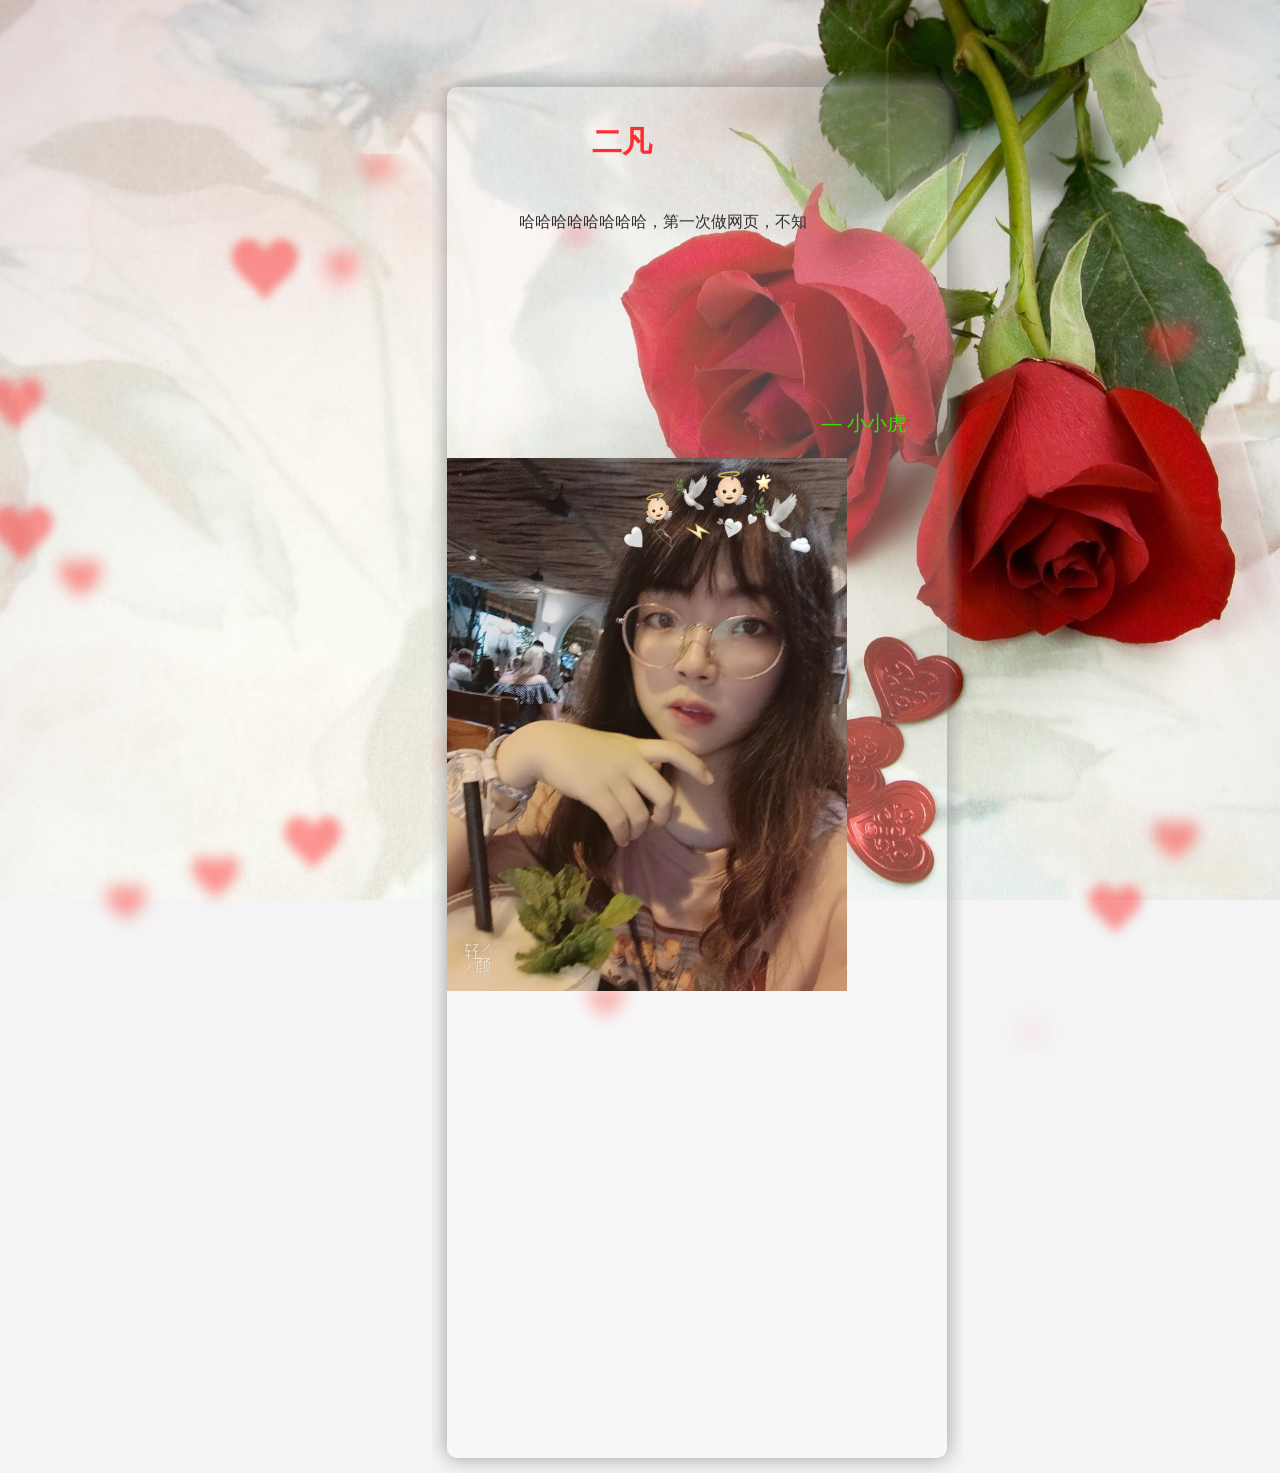
==== index.html @ 8557f324 "qqq" ====
﻿
<!doctype html>
<html>
<head>
<meta charset="utf-8">
<title>二凡永远陪着你 - 小小虎</title>

<style>
body{
  overflow: hidden;
  margin: 0;
}
h1{
  position: fixed;
  top: 50%;
  left: 0;
  width: 100%;
  text-align: center;
  transform:translateY(-50%);
  font-family: 'Love Ya Like A Sister', cursive;
  font-size: 40px;
  color: #c70012;
  padding: 0 20px;
}
@media (min-width:1200px){
  h1{
    font-size: 60px;
  }
}
</style>

<link href="css/style.css" rel="stylesheet" type="text/css">
<script src="https://libs.baidu.com/jquery/1.11.3/jquery.min.js"></script>
<style>
* {
	margin:0;
	padding:0
}
li {
	list-style:none
}
#banner {
	width:1000px;
	height:1000px;
	overflow:hidden
}
#banner ul {
	height:100%;
}
#banner ul li {
	width:1000px;
	height:100%;
	float:center
}
#banner ul li img {
	width:100%
	height:100%;
}
.pic {
width:400px;

}
</style>
</head>
<body>
<embed width='0px;' src="./music/music.mp3"  loop="true" autostart="true">
<img id="bg" src="./images/bg.jpg">


<canvas></canvas>
<div class="mb-box">
<div class="bb">
<h2>二凡</h2>
<div class="bb_text">
<div id="code">哈哈哈哈哈哈哈哈，第一次做网页，不知道自己做的不好，以后要一起好好学习哈，一起快乐，一起开心，一起闯关，一起战胜困难，和你有说不完的话，道不完的里，我好喜欢你，哈哈哈哈哈哈哈哈哈哈</div></div>
<p class="bb_myname">— 小小虎<br/>
</p>

<div id="banner">
    <ul>
        <li><a href="#"><img class="pic" src="./images/1.jpg" alt=""></a></li>
        <li><a href="#"><img class="pic" src="./images/2.jpg" alt=""></a></li>
        <li><a href="#"><img class="pic" src="./images/3.jpg" alt=""></a></li>
    </ul>
</div>
</div></div>
<script>

Element.prototype.typewriter=function(a){
			var d = this,
				c = d.innerHTML,
				b = 0;
			d.innerHTML="";
			var e = setInterval(function() {
				var f = c.substr(b, 1);
				if (f == "<") {
					b = c.indexOf(">", b) + 1
				} else {
					b++
				}
				d.innerHTML=c.substring(0, b) + (b & 1 ? "_" : "");
				if (b >= c.length) {
					clearInterval(e)
				}
			}, 150)
		return this
	
	}
document.getElementById("code").typewriter();
</script>

<script>
var canvas = document.querySelector("canvas"),
  ctx = canvas.getContext("2d");

var ww,wh;

function onResize(){
  ww = canvas.width = window.innerWidth;
  wh = canvas.height = window.innerHeight;
}

ctx.strokeStyle = "red";
ctx.shadowBlur = 25;
ctx.shadowColor = "hsla(0, 100%, 60%,0.5)";

var precision = 100;
var hearts = [];
var mouseMoved = false;
function onMove(e){
  mouseMoved = true;
  if(e.type === "touchmove"){
    hearts.push(new Heart(e.touches[0].clientX, e.touches[0].clientY));
    hearts.push(new Heart(e.touches[0].clientX, e.touches[0].clientY));
  }
  else{
    hearts.push(new Heart(e.clientX, e.clientY));
    hearts.push(new Heart(e.clientX, e.clientY));
  }
}

var Heart = function(x,y){
  this.x = x || Math.random()*ww;
  this.y = y || Math.random()*wh;
  this.size = Math.random()*2 + 1;
  this.shadowBlur = Math.random() * 10;
  this.speedX = (Math.random()+0.2-0.6) * 8;
  this.speedY = (Math.random()+0.2-0.6) * 8;
  this.speedSize = Math.random()*0.05 + 0.01;
  this.opacity = 1;
  this.vertices = [];
  for (var i = 0; i < precision; i++) {
    var step = (i / precision - 0.5) * (Math.PI * 2);
    var vector = {
      x : (15 * Math.pow(Math.sin(step), 3)),
      y : -(13 * Math.cos(step) - 5 * Math.cos(2 * step) - 2 * Math.cos(3 * step) - Math.cos(4 * step)) 
    }
    this.vertices.push(vector);
  }
}

Heart.prototype.draw = function(){
  this.size -= this.speedSize;
  this.x += this.speedX;
  this.y += this.speedY;
  ctx.save();
  ctx.translate(-1000,this.y);
  ctx.scale(this.size, this.size);
  ctx.beginPath();
  for (var i = 0; i < precision; i++) {
    var vector = this.vertices[i];
    ctx.lineTo(vector.x, vector.y);
  }
  ctx.globalAlpha = this.size;
  ctx.shadowBlur = Math.round((3 - this.size) * 10);
  ctx.shadowColor = "hsla(0, 100%, 60%,0.5)";
  ctx.shadowOffsetX = this.x + 1000;
  ctx.globalCompositeOperation = "screen"
  ctx.closePath();
  ctx.fill()
  ctx.restore();
};


function render(a){
  requestAnimationFrame(render);
  
  hearts.push(new Heart())
  ctx.clearRect(0,0,ww,wh);
  for (var i = 0; i < hearts.length; i++) {
    hearts[i].draw();
    if(hearts[i].size <= 0){
      hearts.splice(i,1);
      i--;
    }
  }
}



onResize();
window.addEventListener("mousemove", onMove);
window.addEventListener("touchmove", onMove);
window.addEventListener("resize", onResize);
requestAnimationFrame(render);
</script>
<script>
var $bannerUl=$('#banner ul'),$bannerLi=$('#banner ul li');
    //动态获取ul的宽度
    $bannerUl.css('width',$bannerLi.width()*$bannerLi.length);
    setInterval(function(){
        $bannerUl.animate({
            'marginLeft':-$bannerLi.width()
        },500,function(){
            $(this).animate({'marginLeft':0},0)
                .find('li').eq(0).appendTo($(this));
            //把每次移动后的第一个li放到ul的最后面
            /*
            * 由于把第一个li放到ul的最后面，就会把第二个li挤到第一个li的位置，但是我们又需要显示第二个li，
            * 所以需要移动回原点，但是这个移动过程不能被看到，所以执行时间是0
            */
        });
    },3000);
</script>
</body>
</html>
---- css/style.css ----
﻿@charset "utf-8";
body{background-color: #f4f4f4; margin: 0; font-family:'微软雅黑','宋体',sans-serif; overflow:hidden;}
#bg{
        width:100%;
        position: fixed; right: 0; bottom: 0;
        min-width: 100%; min-height: 100%;
        height: 100%;
        z-index: -100;
        background-size: cover;
    }
.mb-box{width: 500px; height: auto; padding:15px; position: absolute; top: 8%; left: 50%; margin-left: -208px; z-index: 2; overflow: hidden;}
.bb{margin: 0 ; width: 500px; max-height: 10000px; border-radius: 10px; box-shadow: 0px 0px 20px #999; overflow: hidden; background: url(../images/alpha-bg.png);}
.bb h2{margin: 15px  0px; padding: 20px 0px 10px; width: 350px; font-size:30px; text-align: center; color: #FE2E2E; white-space: nowrap; text-overflow: ellipsis; overflow: hidden;}
.bb_text{height: auto; min-height: 180px; max-height: 300px; padding:20px 40px; text-indent:2em; line-height:28px; font-size: 16px; color:#303030; overflow: auto;}
.bb_myname{text-align: right; padding: 0px 40px 20px; font-size:20px; line-height: 30px; color: #3ADF00;}
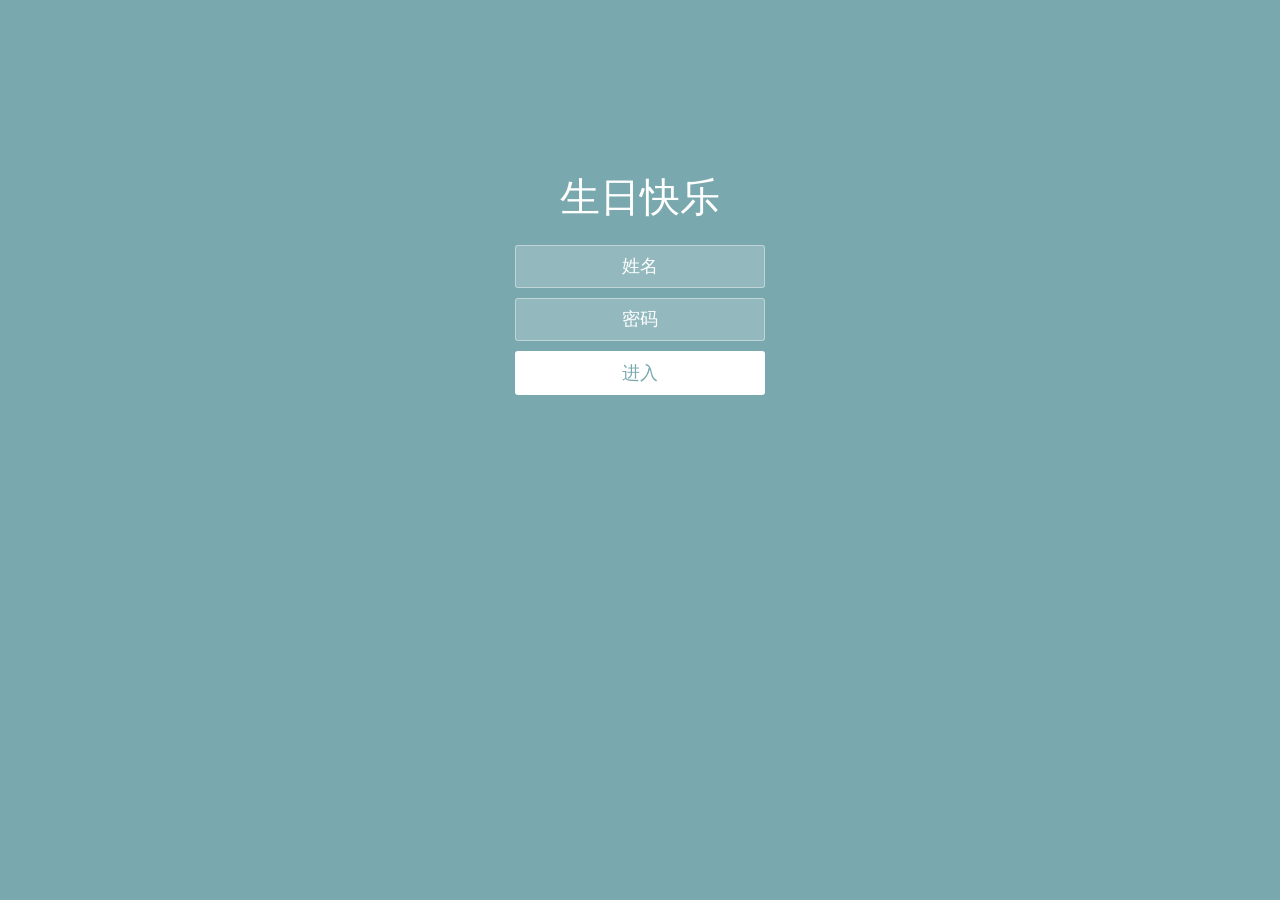
==== commit c1bbbe13: "111 1111" ====
--- a/index.html
+++ b/index.html
@@ -1,226 +1,31 @@
-﻿
 <!doctype html>
-<html>
+<html lang="zh">
 <head>
-<meta charset="utf-8">
-<title>二凡永远陪着你 - 小小虎</title>
+<meta charset="UTF-8">
+<meta http-equiv="X-UA-Compatible" content="IE=edge,chrome=1"> 
+<meta name="viewport" content="width=device-width, initial-scale=1.0">
+<title>Happy Birthday</title>
+<link rel="stylesheet" type="text/css" href="css/styles.css">
+</head>
 
 <style>
-body{
-  overflow: hidden;
-  margin: 0;
+.iframepage{  
+-webkit-overflow-scrolling:touch;
+overflow-x:scroll; 
+overflow-y:hidden;
 }
-h1{
-  position: fixed;
-  top: 50%;
-  left: 0;
-  width: 100%;
-  text-align: center;
-  transform:translateY(-50%);
-  font-family: 'Love Ya Like A Sister', cursive;
-  font-size: 40px;
-  color: #c70012;
-  padding: 0 20px;
+::-webkit-scrollbar {
+width: 0px;
 }
-@media (min-width:1200px){
-  h1{
-    font-size: 60px;
-  }
-}
-</style>
-
-<link href="css/style.css" rel="stylesheet" type="text/css">
-<script src="https://libs.baidu.com/jquery/1.11.3/jquery.min.js"></script>
-<style>
-* {
-	margin:0;
-	padding:0
-}
-li {
-	list-style:none
-}
-#banner {
-	width:1000px;
-	height:1000px;
-	overflow:hidden
-}
-#banner ul {
-	height:100%;
-}
-#banner ul li {
-	width:1000px;
-	height:100%;
-	float:center
-}
-#banner ul li img {
-	width:100%
-	height:100%;
-}
-.pic {
-width:400px;
-
-}
-</style>
-</head>
-<body>
-<embed width='0px;' src="./music/music.mp3"  loop="true" autostart="true">
-<img id="bg" src="./images/bg.jpg">
-
-
-<canvas></canvas>
-<div class="mb-box">
-<div class="bb">
-<h2>二凡</h2>
-<div class="bb_text">
-<div id="code">哈哈哈哈哈哈哈哈，第一次做网页，不知道自己做的不好，以后要一起好好学习哈，一起快乐，一起开心，一起闯关，一起战胜困难，和你有说不完的话，道不完的里，我好喜欢你，哈哈哈哈哈哈哈哈哈哈</div></div>
-<p class="bb_myname">— 小小虎<br/>
-</p>
-
-<div id="banner">
-    <ul>
-        <li><a href="#"><img class="pic" src="./images/1.jpg" alt=""></a></li>
-        <li><a href="#"><img class="pic" src="./images/2.jpg" alt=""></a></li>
-        <li><a href="#"><img class="pic" src="./images/3.jpg" alt=""></a></li>
-    </ul>
-</div>
-</div></div>
-<script>
-
-Element.prototype.typewriter=function(a){
-			var d = this,
-				c = d.innerHTML,
-				b = 0;
-			d.innerHTML="";
-			var e = setInterval(function() {
-				var f = c.substr(b, 1);
-				if (f == "<") {
-					b = c.indexOf(">", b) + 1
-				} else {
-					b++
-				}
-				d.innerHTML=c.substring(0, b) + (b & 1 ? "_" : "");
-				if (b >= c.length) {
-					clearInterval(e)
-				}
-			}, 150)
-		return this
-	
-	}
-document.getElementById("code").typewriter();
-</script>
-
-<script>
-var canvas = document.querySelector("canvas"),
-  ctx = canvas.getContext("2d");
-
-var ww,wh;
-
-function onResize(){
-  ww = canvas.width = window.innerWidth;
-  wh = canvas.height = window.innerHeight;
+/*局部滚动的dom节点*/
+.scroll-el{
+ overflow:auto;
 }
 
-ctx.strokeStyle = "red";
-ctx.shadowBlur = 25;
-ctx.shadowColor = "hsla(0, 100%, 60%,0.5)";
-
-var precision = 100;
-var hearts = [];
-var mouseMoved = false;
-function onMove(e){
-  mouseMoved = true;
-  if(e.type === "touchmove"){
-    hearts.push(new Heart(e.touches[0].clientX, e.touches[0].clientY));
-    hearts.push(new Heart(e.touches[0].clientX, e.touches[0].clientY));
-  }
-  else{
-    hearts.push(new Heart(e.clientX, e.clientY));
-    hearts.push(new Heart(e.clientX, e.clientY));
-  }
-}
-
-var Heart = function(x,y){
-  this.x = x || Math.random()*ww;
-  this.y = y || Math.random()*wh;
-  this.size = Math.random()*2 + 1;
-  this.shadowBlur = Math.random() * 10;
-  this.speedX = (Math.random()+0.2-0.6) * 8;
-  this.speedY = (Math.random()+0.2-0.6) * 8;
-  this.speedSize = Math.random()*0.05 + 0.01;
-  this.opacity = 1;
-  this.vertices = [];
-  for (var i = 0; i < precision; i++) {
-    var step = (i / precision - 0.5) * (Math.PI * 2);
-    var vector = {
-      x : (15 * Math.pow(Math.sin(step), 3)),
-      y : -(13 * Math.cos(step) - 5 * Math.cos(2 * step) - 2 * Math.cos(3 * step) - Math.cos(4 * step)) 
-    }
-    this.vertices.push(vector);
-  }
-}
-
-Heart.prototype.draw = function(){
-  this.size -= this.speedSize;
-  this.x += this.speedX;
-  this.y += this.speedY;
-  ctx.save();
-  ctx.translate(-1000,this.y);
-  ctx.scale(this.size, this.size);
-  ctx.beginPath();
-  for (var i = 0; i < precision; i++) {
-    var vector = this.vertices[i];
-    ctx.lineTo(vector.x, vector.y);
-  }
-  ctx.globalAlpha = this.size;
-  ctx.shadowBlur = Math.round((3 - this.size) * 10);
-  ctx.shadowColor = "hsla(0, 100%, 60%,0.5)";
-  ctx.shadowOffsetX = this.x + 1000;
-  ctx.globalCompositeOperation = "screen"
-  ctx.closePath();
-  ctx.fill()
-  ctx.restore();
-};
-
-
-function render(a){
-  requestAnimationFrame(render);
-  
-  hearts.push(new Heart())
-  ctx.clearRect(0,0,ww,wh);
-  for (var i = 0; i < hearts.length; i++) {
-    hearts[i].draw();
-    if(hearts[i].size <= 0){
-      hearts.splice(i,1);
-      i--;
-    }
-  }
-}
-
-
-
-onResize();
-window.addEventListener("mousemove", onMove);
-window.addEventListener("touchmove", onMove);
-window.addEventListener("resize", onResize);
-requestAnimationFrame(render);
-</script>
-<script>
-var $bannerUl=$('#banner ul'),$bannerLi=$('#banner ul li');
-    //动态获取ul的宽度
-    $bannerUl.css('width',$bannerLi.width()*$bannerLi.length);
-    setInterval(function(){
-        $bannerUl.animate({
-            'marginLeft':-$bannerLi.width()
-        },500,function(){
-            $(this).animate({'marginLeft':0},0)
-                .find('li').eq(0).appendTo($(this));
-            //把每次移动后的第一个li放到ul的最后面
-            /*
-            * 由于把第一个li放到ul的最后面，就会把第二个li挤到第一个li的位置，但是我们又需要显示第二个li，
-            * 所以需要移动回原点，但是这个移动过程不能被看到，所以执行时间是0
-            */
-        });
-    },3000);
-</script>
+</style>
+<body>
+<iframe src="./html/login.html" id="iframepage" scrolling="no" onload="changeFrameHeight()" frameborder="0" style="width:100%" marginwidth="0" marginheight="0"></iframe>
+<script src="js/jquery-2.1.1.min.js" type="text/javascript"></script>
+<script src="js/jquery-1.8.4.min.js" type="text/javascript"></script>
 </body>
-</html>
+</html>
--- a/css/styles.css
+++ b/css/styles.css
@@ -0,0 +1,236 @@
+
+* {
+  box-sizing: border-box;
+  margin: 0;
+  padding: 0;
+  font-weight: 300;
+}
+body {
+  font-family:"Microsoft YaHei";
+  color: white;
+  font-weight: 300;
+}
+body ::-webkit-input-placeholder {
+  /* WebKit browsers */
+  font-family:"Microsoft YaHei";
+  color: white;
+  font-weight: 300;
+}
+body :-moz-placeholder {
+  /* Mozilla Firefox 4 to 18 */
+  font-family:"Microsoft YaHei";
+  color: white;
+  opacity: 1;
+  font-weight: 300;
+}
+body ::-moz-placeholder {
+  /* Mozilla Firefox 19+ */
+  font-family:"Microsoft YaHei";
+  color: white;
+  opacity: 1;
+  font-weight: 300;
+}
+body :-ms-input-placeholder {
+  /* Internet Explorer 10+ */
+  font-family:"Microsoft YaHei";
+  color: white;
+  font-weight: 300;
+}
+.wrapper {
+  background: #79a8ae;
+  background: -webkit-linear-gradient(top left, #79a8ae 0%, #79a8ae 100%);
+  background: linear-gradient(to bottom right, #79a8ae 0%, #79a8ae 100%);
+  background-color:rgba(255,255,255,0.9);
+  position: absolute;
+  top:0;
+  left: 0;
+  width: 100%;
+  height: 100%;
+  overflow: hidden;
+
+}
+
+.wrapper.form-success .container h1 {
+  -webkit-transform: translateY(85px);
+      -ms-transform: translateY(85px);
+          transform: translateY(85px);
+}
+.container {
+  max-width: 600px;
+  margin: 0 auto;
+  margin-top: 7%;
+  padding: 80px 0;
+  height: 400px;
+  text-align: center;
+}
+.container h1 {
+  font-size: 40px;
+  -webkit-transition-duration: 1s;
+          transition-duration: 1s;
+  -webkit-transition-timing-function: ease-in-put;
+          transition-timing-function: ease-in-put;
+  font-weight: 200;
+}
+form {
+  padding: 20px 0;
+  position: relative;
+  z-index: 2;
+}
+form input {
+  -webkit-appearance: none;
+     -moz-appearance: none;
+          appearance: none;
+  outline: 0;
+  border: 1px solid rgba(255, 255, 255, 0.4);
+  background-color: rgba(255, 255, 255, 0.2);
+  width: 250px;
+  border-radius: 3px;
+  padding: 10px 15px;
+  margin: 0 auto 10px auto;
+  display: block;
+  text-align: center;
+  font-family: "Microsoft YaHei";
+  font-size: 18px;
+  color: white;
+  -webkit-transition-duration: 0.25s;
+          transition-duration: 0.25s;
+  font-weight: 300;
+}
+form input:hover {
+  background-color: rgba(255, 255, 255, 0.4);
+}
+form input:focus {
+  background-color: white;
+  width: 300px;
+  color: #79A8AE;
+}
+form button {
+  -webkit-appearance: none;
+     -moz-appearance: none;
+          appearance: none;
+  outline: 0;
+  background-color: white;
+  font-family: "Microsoft YaHei";
+  border: 0;
+  padding: 10px 15px;
+  color: #79A8AE;
+  border-radius: 3px;
+  width: 250px;
+  cursor: pointer;
+  font-size: 18px;
+  -webkit-transition-duration: 0.25s;
+          transition-duration: 0.25s;
+}
+form button:hover {
+  background-color: #f5f7f9;
+}
+.bg-bubbles {
+  position: absolute;
+  top: 0;
+  left: 0;
+  width: 100%;
+  height: 100%;
+  z-index: 1;
+}
+.bg-bubbles li {
+  position: absolute;
+  list-style: none;
+  display: block;
+  width: 40px;
+  height: 40px;
+  background-color: rgba(255, 255, 255, 0.15);
+  bottom: -160px;
+  -webkit-animation: square 30s infinite;
+  animation: square 30s infinite;
+  -webkit-transition-timing-function: linear;
+  transition-timing-function: linear;
+}
+.bg-bubbles li:nth-child(1) {
+  left: 10%;
+}
+.bg-bubbles li:nth-child(2) {
+  left: 20%;
+  width: 80px;
+  height: 80px;
+  -webkit-animation-delay: 2s;
+          animation-delay: 2s;
+  -webkit-animation-duration: 17s;
+          animation-duration: 17s;
+}
+.bg-bubbles li:nth-child(3) {
+  left: 25%;
+  -webkit-animation-delay: 4s;
+          animation-delay: 4s;
+}
+.bg-bubbles li:nth-child(4) {
+  left: 40%;
+  width: 60px;
+  height: 60px;
+  -webkit-animation-duration: 22s;
+          animation-duration: 22s;
+  background-color: rgba(255, 255, 255, 0.25);
+}
+.bg-bubbles li:nth-child(5) {
+  left: 70%;
+}
+.bg-bubbles li:nth-child(6) {
+  left: 80%;
+  width: 120px;
+  height: 120px;
+  -webkit-animation-delay: 3s;
+          animation-delay: 3s;
+  background-color: rgba(255, 255, 255, 0.2);
+}
+.bg-bubbles li:nth-child(7) {
+  left: 32%;
+  width: 160px;
+  height: 160px;
+  -webkit-animation-delay: 7s;
+          animation-delay: 7s;
+}
+.bg-bubbles li:nth-child(8) {
+  left: 55%;
+  width: 20px;
+  height: 20px;
+  -webkit-animation-delay: 15s;
+          animation-delay: 15s;
+  -webkit-animation-duration: 40s;
+          animation-duration: 40s;
+}
+.bg-bubbles li:nth-child(9) {
+  left: 25%;
+  width: 10px;
+  height: 10px;
+  -webkit-animation-delay: 2s;
+          animation-delay: 2s;
+  -webkit-animation-duration: 40s;
+          animation-duration: 40s;
+  background-color: rgba(255, 255, 255, 0.3);
+}
+.bg-bubbles li:nth-child(10) {
+  left: 90%;
+  width: 160px;
+  height: 160px;
+  -webkit-animation-delay: 11s;
+          animation-delay: 11s;
+}
+@-webkit-keyframes square {
+  0% {
+    -webkit-transform: translateY(0);
+            transform: translateY(0);
+  }
+  100% {
+    -webkit-transform: translateY(-900px) rotate(600deg);
+            transform: translateY(-900px) rotate(600deg);
+  }
+}
+@keyframes square {
+  0% {
+    -webkit-transform: translateY(0);
+            transform: translateY(0);
+  }
+  100% {
+    -webkit-transform: translateY(-900px) rotate(600deg);
+            transform: translateY(-900px) rotate(600deg);
+  }
+}
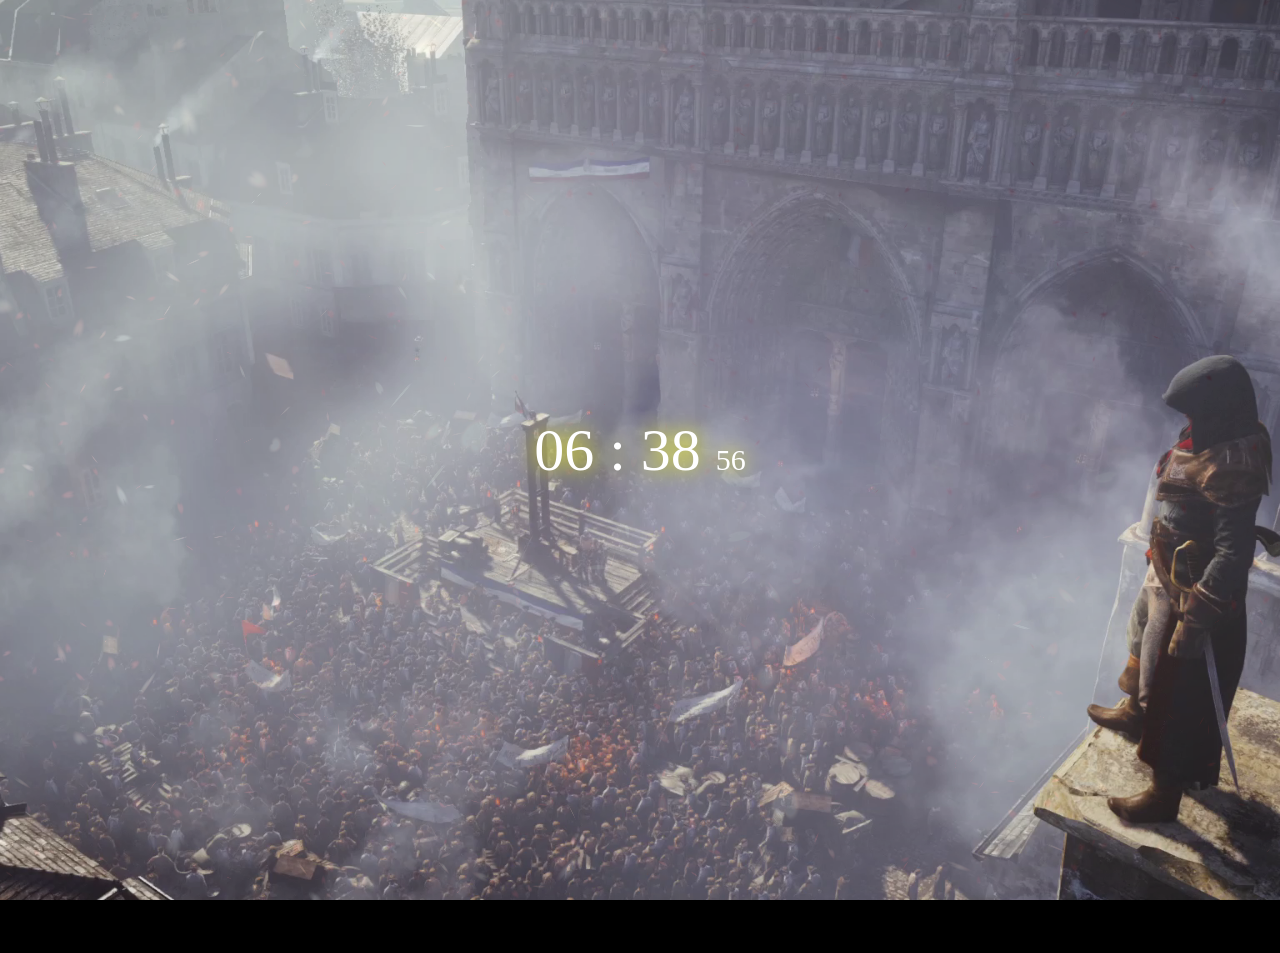
==== commit cca76597: "1111 1" ====
--- a/index.html
+++ b/index.html
@@ -1,31 +1,773 @@
-<!doctype html>
-<html lang="zh">
+<!DOCTYPE html PUBLIC "-//W3C//DTD XHTML 1.0 Transitional//EN" "http://www.w3.org/TR/xhtml1/DTD/xhtml1-transitional.dtd">
+<html xmlns="http://www.w3.org/1999/xhtml">
 <head>
-<meta charset="UTF-8">
-<meta http-equiv="X-UA-Compatible" content="IE=edge,chrome=1"> 
-<meta name="viewport" content="width=device-width, initial-scale=1.0">
-<title>Happy Birthday</title>
-<link rel="stylesheet" type="text/css" href="css/styles.css">
+
+<meta http-equiv="Content-Type" content="text/html; charset=utf-8" />
+<meta name="description" content="Change OR Die" />
+
+<div class="topl"></div>
+
+<title>canvas音频特效</title>
+	<style>
+		html,body {
+			width:100%;
+			height:100%;
+			margin:0;
+			padding:0;
+			overflow:hidden;
+		}
+		body {
+			background-color:#000;
+			background-size:100% 100%;
+		}
+		#show {
+			display:none;
+		}
+		#clock {
+			position:absolute;
+			top:0;
+			left:0;
+			text-align:center;
+			color:#fff;
+			font-family:"等线 Light","Microsoft Yahei Light";
+			font-size:200px;
+			text-shadow: 0 0 20px yellow;
+			z-index:10;
+		}
+		#clock .sec {
+			font-size:0.5em;
+		}
+		#time {
+			position:relative;
+		}
+		#clock .st {
+			position:absolute;
+			right:2%;
+			top:15%;
+			font-size:0.25em;
+			line-height:1;
+		}
+		#can {
+			margin:0;
+			padding:0;
+			position:absolute;
+			left:0;
+			top:0;
+			z-index:20;
+		}
+	</style>
+	
+	<style type="text/css">
+	*{margin:0;padding:0;list-style-type:none;}
+	a,img{border:0;}
+	body{font:12px/180% Arial, Helvetica, sans-serif, "新宋体";}
+	body {
+		padding:0;
+		margin:0;
+		overflow:hidden;
+
+		background-image:url(1.jpg);
+		background-position: center center;
+		background-repeat: no-repeat;
+		background-size: cover;
+	}
+	canvas {
+		padding:0;
+		margin:0;
+		opacity:1;
+	}
+	#sakura{
+		opacity:0.2;
+	}
+	div.btnbg {
+		position:fixed;
+		left:0;
+		top:0;
+	}
+	</style>
 </head>
 
-<style>
-.iframepage{  
--webkit-overflow-scrolling:touch;
-overflow-x:scroll; 
-overflow-y:hidden;
-}
-::-webkit-scrollbar {
-width: 0px;
-}
-/*局部滚动的dom节点*/
-.scroll-el{
- overflow:auto;
-}
-
-</style>
 <body>
-<iframe src="./html/login.html" id="iframepage" scrolling="no" onload="changeFrameHeight()" frameborder="0" style="width:100%" marginwidth="0" marginheight="0"></iframe>
-<script src="js/jquery-2.1.1.min.js" type="text/javascript"></script>
-<script src="js/jquery-1.8.4.min.js" type="text/javascript"></script>
+
+
+<div id="show">测试</div>
+	<div id="clock">00:00</div>
+	<canvas id="can">您的浏览器不支持canvas标签</canvas>
+	<canvas id="sakura"></canvas>
+	<script>
+		window.requestAnimFrame = (function(){
+			return  window.requestAnimationFrame       ||
+					window.webkitRequestAnimationFrame ||
+					window.mozRequestAnimationFrame    ||
+					function( callback ){
+						window.setTimeout(callback, 1000 / 60);
+					};
+		})();
+		var w, h, minW;
+		var show = document.querySelector("#show");
+		function showi(str){
+			show.innerHTML = str;
+		}
+		var oClock = document.querySelector("#clock");
+		var tStyle = true;
+		/* 时间 */
+		function getTime(){
+			var t = new Date();
+			if(tStyle){
+				oClock.innerHTML = add0(t.getHours())+" : "+add0(t.getMinutes())+" <span class='sec'>"+add0(t.getSeconds())+"</span>";
+			}else{
+				var h = t.getHours();
+				var str = h<12 ? "AM" : "PM";
+				//var str = h<12 ? "上午" : "下午";
+				h = h<=12 ? h : h-12;
+				oClock.innerHTML = "<span id='time'>"+add0(h)+" : "+add0(t.getMinutes())+" <span class='sec'>"+add0(t.getSeconds())+"</span><span class='st'>"+str+"</span></span>";
+			}
+		};
+		function autoTime(){
+			getTime();
+			setTimeout(autoTime, 1000);
+		}
+		function add0(n){
+			return n<10 ? '0'+n : ''+n;
+		}
+		autoTime();
+
+		// 设定参数
+		var param = {
+			style : 1, // 样式
+			r : 0.45, // 圆的半径
+			color : "rgba(255,255,255,0.8)", // 颜色
+			blurColor : "#ffcccc", // 模糊颜色
+			arr1 : [], // 外圆点集合
+			arr2 : [], // 内圆点集合
+			rotation : 0, // 是否旋转
+			offsetAngle : 0, //旋转角度
+			arr : [],  // 获取到的频谱数组
+			waveArr : new Array(120),
+			cX : 0.5, // 圆中心点在x轴位置
+			cY : 0.5,
+			tX : 50, // 时间在x轴上的位置
+			tY : 50,
+			range : 9, // 振幅
+			shadowBlur: 15,
+			lineWidth : 9,
+			showCircle : true,
+			wavetransparency : 0.8,
+			timetransparency : 0.8,
+			sakuratransparency : 0.8,
+			showSemiCircle : false,
+			SemiCircledirection : 1
+		};
+
+		var can = document.querySelector("#can");
+		var ctx = can.getContext("2d");
+		
+		var sakura = document.getElementById("sakura");
+        var sakura_obj = sakura.getContext('experimental-webgl');
+		
+		function resize(){
+			can.width = w = window.innerWidth;
+			can.height = h = window.innerHeight;
+			minW = Math.min(w, h);
+			oClock.style.width = w+'px';
+			oClock.style.height = oClock.style.lineHeight = h+'px';
+			setCan();
+		};
+		resize();
+		oClock.style.fontSize = Math.floor(h/300*20) + 'px';
+		window.onresize = resize;
+
+		function setCan(){
+			ctx.strokeStyle = param.color;
+			ctx.lineWidth = param.lineWidth;
+			ctx.shadowBlur = param.shadowBlur;
+			ctx.shadowColor = param.blurColor;
+		};
+
+		/* 监听配置 */
+		window.wallpaperPropertyListener={
+            applyUserProperties: function(properties){
+				//目录播放
+				if (properties.customrandomdirectory) {
+					if( properties.customrandomdirectory.value ) { 
+						// directory set
+					}
+					else {
+						// no directory set
+					}
+				}else{
+					// 非目录，单一背景图
+					if(properties.image){
+						if(properties.image.value){
+							document.body.style.backgroundImage = "url('file:///"+ properties.image.value +"')";
+						}else{
+							document.body.style.backgroundImage = "url('1.jpg')";
+						}
+						document.body.style.backgroundSize = '100% 100%';
+					};
+				};
+				
+				// 样式
+				if(properties.style){
+					param.style = properties.style.value;
+				};
+				// 半径
+				if(properties.radius){
+					param.r = properties.radius.value/100;
+				};
+				// 幅度
+				if(properties.range){
+					param.range = properties.range.value/5;
+				};
+				// 颜色
+				if(properties.color){
+					var c = properties.color.value.split(' ').map(function(c){return Math.ceil(c*255)});
+					ctx.strokeStyle = param.color = 'rgba('+ c +',0.8)';
+					oClock.style.color = 'rgb('+c+')';
+				};
+				// 模糊颜色
+				if(properties.blurColor){
+					var c = properties.blurColor.value.split(' ').map(function(c){return Math.ceil(c*255)});
+					ctx.shadowColor = param.blurColor = 'rgb('+ c +')';
+					oClock.style.textShadow = '0 0 20px rgb('+c+')';
+				};
+				// 是否显示时间
+				if(properties.showTime){
+					oClock.style.display = properties.showTime.value ? 'block' : 'none';
+				};
+				// 圆的位置
+				if(properties.cX){
+					param.cX = properties.cX.value*0.01;
+				};
+				if(properties.cY){
+					param.cY = properties.cY.value*0.01;
+				};
+				// 时间的位置
+				if(properties.tX){
+					param.tX = properties.tX.value;
+					oClock.style.left = param.tX-50+'%';
+				};
+				if(properties.tY){
+					param.tY = properties.tY.value;
+					oClock.style.top = param.tY-50+'%';
+				};
+				// 时间大小
+				if(properties.tSize){
+					var s = properties.tSize.value;
+					oClock.style.fontSize = Math.floor(h/300*s) + 'px';
+				};
+				// 时间制式
+				if(properties.tStyle){
+					tStyle = properties.tStyle.value;
+					getTime();
+				};
+				// 是否旋转
+				if(properties.rotation){
+					param.rotation = properties.rotation.value;
+				};
+				// 线宽
+				if(properties.lineWidth){
+					ctx.lineWidth = param.lineWidth = properties.lineWidth.value;
+				};
+				// 是否显示圆
+				if(properties.showCircle){
+					param.showCircle = properties.showCircle.value;
+				};
+				// 方向
+				if(properties.direction){
+					param.direction = properties.direction.value;
+				};
+				//樱花透明度
+				if(properties.sakuratransparency){
+					param.sakuratransparency = properties.sakuratransparency.value/100;
+					sakura_obj.canvas.style.opacity = param.sakuratransparency
+				};
+				//可视化音频透明度
+				if(properties.wavetransparency){
+					param.wavetransparency = properties.wavetransparency.value/100;
+					ctx.globalAlpha = param.wavetransparency;
+				};
+				//时间透明度
+				if(properties.timetransparency){
+					param.timetransparency = properties.timetransparency.value/100;
+					oClock.style.opacity = param.timetransparency;
+				};
+				//显示为半圆
+				if(properties.showSemiCircle){
+					param.showSemiCircle = properties.showSemiCircle.value;
+				};
+				//显示为半圆
+				if(properties.SemiCircledirection){
+					param.SemiCircledirection = properties.SemiCircledirection.value;
+				};
+			}
+		}
+
+		/* 生成点 */
+		function createPoint(arr){
+			param.arr1 = [];
+			param.arr2 = [];
+			for(var i=0; i<120; i++){
+				var deg 
+				if(param.showSemiCircle){
+					switch (param.SemiCircledirection) {
+						case 1://上
+							deg = Math.PI/120*(i+param.offsetAngle)*-1; //半圆角度
+						break;
+						case 2://下
+							deg = Math.PI/120*(i+param.offsetAngle); //半圆角度
+						break;
+						/*
+						case 3://左
+							deg = Math.PI/180*(i+param.offsetAngle)*-0.7//半圆角度
+						break;
+						case 4://右
+							deg = Math.PI/120*(i+param.offsetAngle)*0.5; //半圆角度
+						break;
+						*/
+					}
+				}else{
+					deg = Math.PI/180*(i+param.offsetAngle)*3; //全圆角度
+				};
+				var w1 = arr[i] ? arr[i] : 0;
+				var w2;
+				if(param.waveArr[i]){
+					w2 = param.waveArr[i] - 0.1;
+				}else{
+					w2 = 0;
+				};
+				w1 = Math.max(w1, w2);
+				param.waveArr[i] = w1 = Math.min(w1, 1.2);
+				var w = w1*param.range*100;
+				var offset1
+				var offset2
+				switch (param.direction) {
+					case 1:
+						offset1 = param.r*minW/2+w+1;
+						offset2 = param.r*minW/2;
+						break;
+					case 2:
+						offset1 = param.r*minW/2; // 外圆偏移
+						offset2 = param.r*minW/2-w-1; // 内圆偏移
+						break;
+					case 3:
+						offset1 = param.r*minW/2+w+1; // 外圆偏移
+						offset2 = param.r*minW/2-w-1; // 内圆偏移
+						break;
+				}
+				var p1 = getXY(offset1, deg);
+				var p2 = getXY(offset2, deg);
+				param.arr1.push({'x':p1.x, 'y':p1.y});
+				param.arr2.push({'x':p2.x, 'y':p2.y});
+			};
+			if(param.rotation){
+				param.offsetAngle += param.rotation/20;
+				if(param.offsetAngle>=360){
+					param.offsetAngle = 0;
+				}else if(param.offsetAngle<=0){
+					param.offsetAngle = 360;
+				}
+			};
+		};
+		function getXY(offset, deg){
+			return {'x':Math.cos(deg)*offset+param.cX*w, 'y':Math.sin(deg)*offset+param.cY*h};
+		};
+		createPoint([]);
+		/* 连线 */
+		function style1(){
+			// 内外圆连线
+			ctx.beginPath();
+			for(var i=0; i<120; i++){
+				ctx.moveTo(param.arr1[i].x, param.arr1[i].y);
+				ctx.lineTo(param.arr2[i].x, param.arr2[i].y);
+			};
+			ctx.closePath();
+			ctx.stroke();
+		};
+		function style2(){
+			// 外圆
+			ctx.beginPath();
+			ctx.moveTo(param.arr1[0].x, param.arr1[0].y);
+			for(var i=0; i<120; i++){
+			ctx.lineTo(param.arr1[i].x, param.arr1[i].y);
+			};
+			if(!param.showSemiCircle){
+				ctx.closePath();
+			};
+			ctx.stroke();
+			// 内圆
+			ctx.beginPath();
+			if(param.showSemiCircle){
+				ctx.moveTo(param.arr2[0].x, param.arr2[0].y);
+				for(var i=0; i<120; i++){
+					ctx.lineTo(param.arr2[i].x, param.arr2[i].y);
+				};
+			}else{
+				ctx.moveTo(param.arr2[0].x, param.arr2[0].y);
+				for(var i=0; i<120; i++){
+					ctx.lineTo(param.arr2[i].x, param.arr2[i].y);
+				};
+			};
+			if(!param.showSemiCircle){
+				ctx.closePath();
+			};
+			ctx.stroke();
+			// 内外圆连线
+			ctx.beginPath();
+			for(var i=0; i<120; i++){
+				ctx.moveTo(param.arr1[i].x, param.arr1[i].y);
+				ctx.lineTo(param.arr2[i].x, param.arr2[i].y);
+			};
+			ctx.closePath();
+			ctx.stroke();
+			
+		};
+		function style3(){
+			// 外圆
+			ctx.beginPath();
+			ctx.moveTo(param.arr1[0].x, param.arr1[0].y);
+			for(var i=0; i<120; i++){
+			ctx.lineTo(param.arr1[i].x, param.arr1[i].y);
+			};
+			if(!param.showSemiCircle){
+				ctx.closePath();
+			};
+			ctx.stroke();
+			// 内圆
+			ctx.beginPath();
+			if(param.showSemiCircle){
+				ctx.moveTo(param.arr2[0].x, param.arr2[0].y);
+				for(var i=0; i<120; i++){
+					ctx.lineTo(param.arr2[i].x, param.arr2[i].y);
+				};
+			}else{
+				ctx.moveTo(param.arr2[0].x, param.arr2[0].y);
+				for(var i=0; i<120; i++){
+					ctx.lineTo(param.arr2[i].x, param.arr2[i].y);
+				};
+			};
+			if(!param.showSemiCircle){
+				ctx.closePath();
+			};
+			ctx.stroke();
+		};
+		style1();
+		window.wallpaperRegisterAudioListener && window.wallpaperRegisterAudioListener(wallpaperAudioListener);
+		function wallpaperAudioListener(arr){
+			ctx.clearRect(0,0,w,h);
+			createPoint(arr);
+			if( param.showCircle ){
+				switch (param.style) {
+					case 1:
+					style1();
+					break;
+					case 2:
+					style2();
+					break;
+					case 3:
+					style3();
+					break;
+				}
+			}
+		}
+		/*function auto(){
+			ctx.clearRect(0,0,w,h);
+			createPoint(param.arr);
+			style1();
+			requestAnimFrame(auto);
+		}
+		auto();*/
+	</script>
+<!-- sakura shader -->
+<script id="sakura_point_vsh" type="x-shader/x_vertex">
+//樱花
+uniform mat4 uProjection;
+uniform mat4 uModelview;
+uniform vec3 uResolution;
+uniform vec3 uOffset;
+uniform vec3 uDOF;  //x:focus distance, y:focus radius, z:max radius
+uniform vec3 uFade; //x:start distance, y:half distance, z:near fade start
+
+attribute vec3 aPosition;
+attribute vec3 aEuler;
+attribute vec2 aMisc; //x:size, y:fade
+
+varying vec3 pposition;
+varying float psize;
+varying float palpha;
+varying float pdist;
+
+//varying mat3 rotMat;
+varying vec3 normX;
+varying vec3 normY;
+varying vec3 normZ;
+varying vec3 normal;
+
+varying float diffuse;
+varying float specular;
+varying float rstop;
+varying float distancefade;
+
+void main(void) {
+    // Projection is based on vertical angle
+    vec4 pos = uModelview * vec4(aPosition + uOffset, 1.0);
+    gl_Position = uProjection * pos;
+    gl_PointSize = aMisc.x * uProjection[1][1] / -pos.z * uResolution.y * 0.5;
+
+    pposition = pos.xyz;
+    psize = aMisc.x;
+    pdist = length(pos.xyz);
+    palpha = smoothstep(0.0, 1.0, (pdist - 0.1) / uFade.z);
+
+    vec3 elrsn = sin(aEuler);
+    vec3 elrcs = cos(aEuler);
+    mat3 rotx = mat3(
+        1.0, 0.0, 0.0,
+        0.0, elrcs.x, elrsn.x,
+        0.0, -elrsn.x, elrcs.x
+    );
+    mat3 roty = mat3(
+        elrcs.y, 0.0, -elrsn.y,
+        0.0, 1.0, 0.0,
+        elrsn.y, 0.0, elrcs.y
+    );
+    mat3 rotz = mat3(
+        elrcs.z, elrsn.z, 0.0, 
+        -elrsn.z, elrcs.z, 0.0,
+        0.0, 0.0, 1.0
+    );
+    mat3 rotmat = rotx * roty * rotz;
+    normal = rotmat[2];
+
+    mat3 trrotm = mat3(
+        rotmat[0][0], rotmat[1][0], rotmat[2][0],
+        rotmat[0][1], rotmat[1][1], rotmat[2][1],
+        rotmat[0][2], rotmat[1][2], rotmat[2][2]
+    );
+    normX = trrotm[0];
+    normY = trrotm[1];
+    normZ = trrotm[2];
+
+    const vec3 lit = vec3(0.6917144638660746, 0.6917144638660746, -0.20751433915982237);
+
+    float tmpdfs = dot(lit, normal);
+    if(tmpdfs < 0.0) {
+        normal = -normal;
+        tmpdfs = dot(lit, normal);
+    }
+    diffuse = 0.4 + tmpdfs;
+
+    vec3 eyev = normalize(-pos.xyz);
+    if(dot(eyev, normal) > 0.0) {
+        vec3 hv = normalize(eyev + lit);
+        specular = pow(max(dot(hv, normal), 0.0), 20.0);
+    }
+    else {
+        specular = 0.0;
+    }
+
+    rstop = clamp((abs(pdist - uDOF.x) - uDOF.y) / uDOF.z, 0.0, 1.0);
+    rstop = pow(rstop, 0.5);
+    //-0.69315 = ln(0.5)
+    distancefade = min(1.0, exp((uFade.x - pdist) * 0.69315 / uFade.y));
+}
+</script>
+<script id="sakura_point_fsh" type="x-shader/x_fragment">
+#ifdef GL_ES
+//precision mediump float;
+precision highp float;
+#endif
+
+uniform vec3 uDOF;  //x:focus distance, y:focus radius, z:max radius
+uniform vec3 uFade; //x:start distance, y:half distance, z:near fade start
+
+const vec3 fadeCol = vec3(0.08, 0.03, 0.06);
+
+varying vec3 pposition;
+varying float psize;
+varying float palpha;
+varying float pdist;
+
+//varying mat3 rotMat;
+varying vec3 normX;
+varying vec3 normY;
+varying vec3 normZ;
+varying vec3 normal;
+
+varying float diffuse;
+varying float specular;
+varying float rstop;
+varying float distancefade;
+
+float ellipse(vec2 p, vec2 o, vec2 r) {
+    vec2 lp = (p - o) / r;
+    return length(lp) - 1.0;
+}
+
+void main(void) {
+    vec3 p = vec3(gl_PointCoord - vec2(0.5, 0.5), 0.0) * 2.0;
+    vec3 d = vec3(0.0, 0.0, -1.0);
+    float nd = normZ.z; //dot(-normZ, d);
+    if(abs(nd) < 0.0001) discard;
+
+    float np = dot(normZ, p);
+    vec3 tp = p + d * np / nd;
+    vec2 coord = vec2(dot(normX, tp), dot(normY, tp));
+
+    //angle = 15 degree
+    const float flwrsn = 0.28819045102521;
+    const float flwrcs = 0.965925826289068;
+    mat2 flwrm = mat2(flwrcs, -flwrsn, flwrsn, flwrcs);
+    vec2 flwrp = vec2(abs(coord.x), coord.y) * flwrm;
+
+    float r;
+    if(flwrp.x < 0.0) {
+        r = ellipse(flwrp, vec2(0.065, 0.024) * 0.5, vec2(0.36, 0.96) * 0.5);
+    }
+    else {
+        r = ellipse(flwrp, vec2(0.065, 0.024) * 0.5, vec2(0.58, 0.96) * 0.5);
+    }
+
+    if(r > rstop) discard;
+	//花瓣颜色
+    vec3 col = mix(vec3(1.0, 0.9, 0.75), vec3(1.0, 0.9, 0.87), r);
+    float grady = mix(0.0, 1.0, pow(coord.y * 0.5 + 0.5, 0.35));
+    col *= vec3(3.0, grady, grady);
+    col *= mix(0.9, 1.0, pow(abs(coord.x), 1.0));
+    col = col * diffuse + specular;
+
+    col = mix(fadeCol, col, distancefade);
+
+    float alpha = (rstop > 0.001)? (0.5 - r / (rstop * 2.0)) : 1.0;
+    alpha = smoothstep(0.0, 1.0, alpha) * palpha;
+
+    gl_FragColor = vec4(col * 3.0, alpha);
+}
+</script>
+<!-- effects -->
+<script id="fx_common_vsh" type="x-shader/x_vertex">
+uniform vec3 uResolution;
+attribute vec2 aPosition;
+
+varying vec2 texCoord;
+varying vec2 screenCoord;
+
+void main(void) {
+    gl_Position = vec4(aPosition, 0.0, 1.0);
+    texCoord = aPosition.xy * 0.5 + vec2(0.5, 0.5);
+    screenCoord = aPosition.xy * vec2(uResolution.z, 1.0);
+}
+</script>
+<script id="bg_fsh" type="x-shader/x_fragment">
+#ifdef GL_ES
+//precision mediump float;
+precision highp float;
+#endif
+
+uniform vec2 uTimes;
+
+varying vec2 texCoord;
+varying vec2 screenCoord;
+
+void main(void) {
+    vec3 col;
+    float c;
+    vec2 tmpv = texCoord * vec2(0.8, 1.0) - vec2(0.95, 1.0);
+    c = exp(-pow(length(tmpv) * 1.2, 2.0));
+    col = mix(vec3(0.05, 0.0, 0.03), vec3(0.96,0.91, 1.0) * 1.5, c);
+    gl_FragColor = vec4(col * 0.5, 1.0);
+}
+</script>
+<script id="fx_brightbuf_fsh" type="x-shader/x_fragment">
+#ifdef GL_ES
+//precision mediump float;
+precision highp float;
+#endif
+uniform sampler2D uSrc;
+uniform vec2 uDelta;
+
+varying vec2 texCoord;
+varying vec2 screenCoord;
+
+void main(void) {
+    vec4 col = texture2D(uSrc, texCoord);
+    gl_FragColor = vec4(col.rgb * 2.0 - vec3(0.5), 1.0);
+}
+</script>
+<script id="fx_dirblur_r4_fsh" type="x-shader/x_fragment">
+#ifdef GL_ES
+//precision mediump float;
+precision highp float;
+#endif
+uniform sampler2D uSrc;
+uniform vec2 uDelta;
+uniform vec4 uBlurDir; //dir(x, y), stride(z, w)
+
+varying vec2 texCoord;
+varying vec2 screenCoord;
+
+void main(void) {
+    vec4 col = texture2D(uSrc, texCoord);
+    col = col + texture2D(uSrc, texCoord + uBlurDir.xy * uDelta);
+    col = col + texture2D(uSrc, texCoord - uBlurDir.xy * uDelta);
+    col = col + texture2D(uSrc, texCoord + (uBlurDir.xy + uBlurDir.zw) * uDelta);
+    col = col + texture2D(uSrc, texCoord - (uBlurDir.xy + uBlurDir.zw) * uDelta);
+    gl_FragColor = col / 7.5;
+}
+</script>
+<!-- effect fragment shader template -->
+<script id="fx_common_fsh" type="x-shader/x_fragment">
+#ifdef GL_ES
+//precision mediump float;
+precision highp float;
+#endif
+uniform sampler2D uSrc;
+uniform vec2 uDelta;
+
+varying vec2 texCoord;
+varying vec2 screenCoord;
+
+void main(void) {
+    gl_FragColor = texture2D(uSrc, texCoord);
+}
+</script>
+<!-- post processing -->
+<script id="pp_final_vsh" type="x-shader/x_vertex">
+uniform vec3 uResolution;
+attribute vec2 aPosition;
+varying vec2 texCoord;
+varying vec2 screenCoord;
+void main(void) {
+    gl_Position = vec4(aPosition, 0.0, 1.0);
+    texCoord = aPosition.xy * 0.5 + vec2(0.5, 0.5);
+    screenCoord = aPosition.xy * vec2(uResolution.z, 1.0);
+}
+</script>
+<script id="pp_final_fsh" type="x-shader/x_fragment">
+#ifdef GL_ES
+//precision mediump float;
+precision highp float;
+#endif
+uniform sampler2D uSrc;
+uniform sampler2D uBloom;
+uniform vec2 uDelta;
+varying vec2 texCoord;
+varying vec2 screenCoord;
+void main(void) {
+    vec4 srccol = texture2D(uSrc, texCoord) * 2.0;
+    vec4 bloomcol = texture2D(uBloom, texCoord);
+    vec4 col;
+    col = srccol + bloomcol * (vec4(1.0) + srccol);
+    col *= smoothstep(1.0, 0.0, pow(length((texCoord - vec2(0.5)) * 2.0), 1.2) * 0.5);
+    col = pow(col, vec4(0.45454545454545)); //(1.0 / 2.2)
+
+    gl_FragColor = vec4(col.rgb, 1.0);
+    gl_FragColor.a = 1.0;
+}
+</script>
+  <script src="js/index.js"></script>
+<div style="text-align:center;">
+</div>
 </body>
-</html>+</html>
+<br></br>
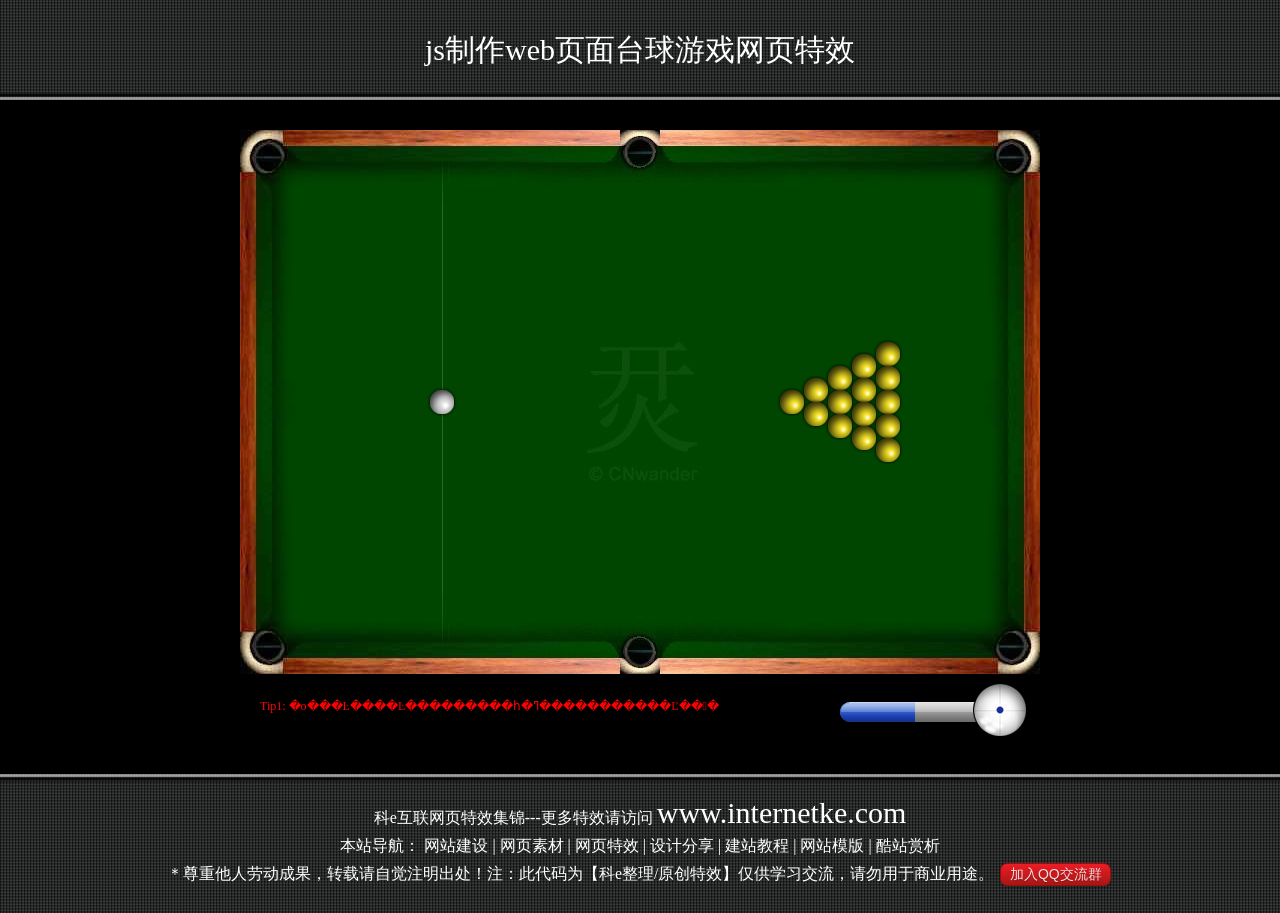
==== commit 75e7753a: "111 11" ====
--- a/index.html
+++ b/index.html
@@ -1,773 +1,42 @@
 <!DOCTYPE html PUBLIC "-//W3C//DTD XHTML 1.0 Transitional//EN" "http://www.w3.org/TR/xhtml1/DTD/xhtml1-transitional.dtd">
 <html xmlns="http://www.w3.org/1999/xhtml">
 <head>
-
-<meta http-equiv="Content-Type" content="text/html; charset=utf-8" />
-<meta name="description" content="Change OR Die" />
-
-<div class="topl"></div>
-
-<title>canvas音频特效</title>
-	<style>
-		html,body {
-			width:100%;
-			height:100%;
-			margin:0;
-			padding:0;
-			overflow:hidden;
-		}
-		body {
-			background-color:#000;
-			background-size:100% 100%;
-		}
-		#show {
-			display:none;
-		}
-		#clock {
-			position:absolute;
-			top:0;
-			left:0;
-			text-align:center;
-			color:#fff;
-			font-family:"等线 Light","Microsoft Yahei Light";
-			font-size:200px;
-			text-shadow: 0 0 20px yellow;
-			z-index:10;
-		}
-		#clock .sec {
-			font-size:0.5em;
-		}
-		#time {
-			position:relative;
-		}
-		#clock .st {
-			position:absolute;
-			right:2%;
-			top:15%;
-			font-size:0.25em;
-			line-height:1;
-		}
-		#can {
-			margin:0;
-			padding:0;
-			position:absolute;
-			left:0;
-			top:0;
-			z-index:20;
-		}
-	</style>
-	
-	<style type="text/css">
-	*{margin:0;padding:0;list-style-type:none;}
-	a,img{border:0;}
-	body{font:12px/180% Arial, Helvetica, sans-serif, "新宋体";}
-	body {
-		padding:0;
-		margin:0;
-		overflow:hidden;
-
-		background-image:url(1.jpg);
-		background-position: center center;
-		background-repeat: no-repeat;
-		background-size: cover;
-	}
-	canvas {
-		padding:0;
-		margin:0;
-		opacity:1;
-	}
-	#sakura{
-		opacity:0.2;
-	}
-	div.btnbg {
-		position:fixed;
-		left:0;
-		top:0;
-	}
-	</style>
+<meta http-equiv="Content-Type" content="text/html; charset=gb2312" />
+<title>js����webҳ��̨����Ϸ��ҳ��Ч-��e����</title>
+<link href="css/zzsc.css" rel="stylesheet" type="text/css">
+<script type="text/javascript" src="js/zzsc.js"></script>
 </head>
-
-<body>
-
-
-<div id="show">测试</div>
-	<div id="clock">00:00</div>
-	<canvas id="can">您的浏览器不支持canvas标签</canvas>
-	<canvas id="sakura"></canvas>
-	<script>
-		window.requestAnimFrame = (function(){
-			return  window.requestAnimationFrame       ||
-					window.webkitRequestAnimationFrame ||
-					window.mozRequestAnimationFrame    ||
-					function( callback ){
-						window.setTimeout(callback, 1000 / 60);
-					};
-		})();
-		var w, h, minW;
-		var show = document.querySelector("#show");
-		function showi(str){
-			show.innerHTML = str;
-		}
-		var oClock = document.querySelector("#clock");
-		var tStyle = true;
-		/* 时间 */
-		function getTime(){
-			var t = new Date();
-			if(tStyle){
-				oClock.innerHTML = add0(t.getHours())+" : "+add0(t.getMinutes())+" <span class='sec'>"+add0(t.getSeconds())+"</span>";
-			}else{
-				var h = t.getHours();
-				var str = h<12 ? "AM" : "PM";
-				//var str = h<12 ? "上午" : "下午";
-				h = h<=12 ? h : h-12;
-				oClock.innerHTML = "<span id='time'>"+add0(h)+" : "+add0(t.getMinutes())+" <span class='sec'>"+add0(t.getSeconds())+"</span><span class='st'>"+str+"</span></span>";
-			}
-		};
-		function autoTime(){
-			getTime();
-			setTimeout(autoTime, 1000);
-		}
-		function add0(n){
-			return n<10 ? '0'+n : ''+n;
-		}
-		autoTime();
-
-		// 设定参数
-		var param = {
-			style : 1, // 样式
-			r : 0.45, // 圆的半径
-			color : "rgba(255,255,255,0.8)", // 颜色
-			blurColor : "#ffcccc", // 模糊颜色
-			arr1 : [], // 外圆点集合
-			arr2 : [], // 内圆点集合
-			rotation : 0, // 是否旋转
-			offsetAngle : 0, //旋转角度
-			arr : [],  // 获取到的频谱数组
-			waveArr : new Array(120),
-			cX : 0.5, // 圆中心点在x轴位置
-			cY : 0.5,
-			tX : 50, // 时间在x轴上的位置
-			tY : 50,
-			range : 9, // 振幅
-			shadowBlur: 15,
-			lineWidth : 9,
-			showCircle : true,
-			wavetransparency : 0.8,
-			timetransparency : 0.8,
-			sakuratransparency : 0.8,
-			showSemiCircle : false,
-			SemiCircledirection : 1
-		};
-
-		var can = document.querySelector("#can");
-		var ctx = can.getContext("2d");
-		
-		var sakura = document.getElementById("sakura");
-        var sakura_obj = sakura.getContext('experimental-webgl');
-		
-		function resize(){
-			can.width = w = window.innerWidth;
-			can.height = h = window.innerHeight;
-			minW = Math.min(w, h);
-			oClock.style.width = w+'px';
-			oClock.style.height = oClock.style.lineHeight = h+'px';
-			setCan();
-		};
-		resize();
-		oClock.style.fontSize = Math.floor(h/300*20) + 'px';
-		window.onresize = resize;
-
-		function setCan(){
-			ctx.strokeStyle = param.color;
-			ctx.lineWidth = param.lineWidth;
-			ctx.shadowBlur = param.shadowBlur;
-			ctx.shadowColor = param.blurColor;
-		};
-
-		/* 监听配置 */
-		window.wallpaperPropertyListener={
-            applyUserProperties: function(properties){
-				//目录播放
-				if (properties.customrandomdirectory) {
-					if( properties.customrandomdirectory.value ) { 
-						// directory set
-					}
-					else {
-						// no directory set
-					}
-				}else{
-					// 非目录，单一背景图
-					if(properties.image){
-						if(properties.image.value){
-							document.body.style.backgroundImage = "url('file:///"+ properties.image.value +"')";
-						}else{
-							document.body.style.backgroundImage = "url('1.jpg')";
-						}
-						document.body.style.backgroundSize = '100% 100%';
-					};
-				};
-				
-				// 样式
-				if(properties.style){
-					param.style = properties.style.value;
-				};
-				// 半径
-				if(properties.radius){
-					param.r = properties.radius.value/100;
-				};
-				// 幅度
-				if(properties.range){
-					param.range = properties.range.value/5;
-				};
-				// 颜色
-				if(properties.color){
-					var c = properties.color.value.split(' ').map(function(c){return Math.ceil(c*255)});
-					ctx.strokeStyle = param.color = 'rgba('+ c +',0.8)';
-					oClock.style.color = 'rgb('+c+')';
-				};
-				// 模糊颜色
-				if(properties.blurColor){
-					var c = properties.blurColor.value.split(' ').map(function(c){return Math.ceil(c*255)});
-					ctx.shadowColor = param.blurColor = 'rgb('+ c +')';
-					oClock.style.textShadow = '0 0 20px rgb('+c+')';
-				};
-				// 是否显示时间
-				if(properties.showTime){
-					oClock.style.display = properties.showTime.value ? 'block' : 'none';
-				};
-				// 圆的位置
-				if(properties.cX){
-					param.cX = properties.cX.value*0.01;
-				};
-				if(properties.cY){
-					param.cY = properties.cY.value*0.01;
-				};
-				// 时间的位置
-				if(properties.tX){
-					param.tX = properties.tX.value;
-					oClock.style.left = param.tX-50+'%';
-				};
-				if(properties.tY){
-					param.tY = properties.tY.value;
-					oClock.style.top = param.tY-50+'%';
-				};
-				// 时间大小
-				if(properties.tSize){
-					var s = properties.tSize.value;
-					oClock.style.fontSize = Math.floor(h/300*s) + 'px';
-				};
-				// 时间制式
-				if(properties.tStyle){
-					tStyle = properties.tStyle.value;
-					getTime();
-				};
-				// 是否旋转
-				if(properties.rotation){
-					param.rotation = properties.rotation.value;
-				};
-				// 线宽
-				if(properties.lineWidth){
-					ctx.lineWidth = param.lineWidth = properties.lineWidth.value;
-				};
-				// 是否显示圆
-				if(properties.showCircle){
-					param.showCircle = properties.showCircle.value;
-				};
-				// 方向
-				if(properties.direction){
-					param.direction = properties.direction.value;
-				};
-				//樱花透明度
-				if(properties.sakuratransparency){
-					param.sakuratransparency = properties.sakuratransparency.value/100;
-					sakura_obj.canvas.style.opacity = param.sakuratransparency
-				};
-				//可视化音频透明度
-				if(properties.wavetransparency){
-					param.wavetransparency = properties.wavetransparency.value/100;
-					ctx.globalAlpha = param.wavetransparency;
-				};
-				//时间透明度
-				if(properties.timetransparency){
-					param.timetransparency = properties.timetransparency.value/100;
-					oClock.style.opacity = param.timetransparency;
-				};
-				//显示为半圆
-				if(properties.showSemiCircle){
-					param.showSemiCircle = properties.showSemiCircle.value;
-				};
-				//显示为半圆
-				if(properties.SemiCircledirection){
-					param.SemiCircledirection = properties.SemiCircledirection.value;
-				};
-			}
-		}
-
-		/* 生成点 */
-		function createPoint(arr){
-			param.arr1 = [];
-			param.arr2 = [];
-			for(var i=0; i<120; i++){
-				var deg 
-				if(param.showSemiCircle){
-					switch (param.SemiCircledirection) {
-						case 1://上
-							deg = Math.PI/120*(i+param.offsetAngle)*-1; //半圆角度
-						break;
-						case 2://下
-							deg = Math.PI/120*(i+param.offsetAngle); //半圆角度
-						break;
-						/*
-						case 3://左
-							deg = Math.PI/180*(i+param.offsetAngle)*-0.7//半圆角度
-						break;
-						case 4://右
-							deg = Math.PI/120*(i+param.offsetAngle)*0.5; //半圆角度
-						break;
-						*/
-					}
-				}else{
-					deg = Math.PI/180*(i+param.offsetAngle)*3; //全圆角度
-				};
-				var w1 = arr[i] ? arr[i] : 0;
-				var w2;
-				if(param.waveArr[i]){
-					w2 = param.waveArr[i] - 0.1;
-				}else{
-					w2 = 0;
-				};
-				w1 = Math.max(w1, w2);
-				param.waveArr[i] = w1 = Math.min(w1, 1.2);
-				var w = w1*param.range*100;
-				var offset1
-				var offset2
-				switch (param.direction) {
-					case 1:
-						offset1 = param.r*minW/2+w+1;
-						offset2 = param.r*minW/2;
-						break;
-					case 2:
-						offset1 = param.r*minW/2; // 外圆偏移
-						offset2 = param.r*minW/2-w-1; // 内圆偏移
-						break;
-					case 3:
-						offset1 = param.r*minW/2+w+1; // 外圆偏移
-						offset2 = param.r*minW/2-w-1; // 内圆偏移
-						break;
-				}
-				var p1 = getXY(offset1, deg);
-				var p2 = getXY(offset2, deg);
-				param.arr1.push({'x':p1.x, 'y':p1.y});
-				param.arr2.push({'x':p2.x, 'y':p2.y});
-			};
-			if(param.rotation){
-				param.offsetAngle += param.rotation/20;
-				if(param.offsetAngle>=360){
-					param.offsetAngle = 0;
-				}else if(param.offsetAngle<=0){
-					param.offsetAngle = 360;
-				}
-			};
-		};
-		function getXY(offset, deg){
-			return {'x':Math.cos(deg)*offset+param.cX*w, 'y':Math.sin(deg)*offset+param.cY*h};
-		};
-		createPoint([]);
-		/* 连线 */
-		function style1(){
-			// 内外圆连线
-			ctx.beginPath();
-			for(var i=0; i<120; i++){
-				ctx.moveTo(param.arr1[i].x, param.arr1[i].y);
-				ctx.lineTo(param.arr2[i].x, param.arr2[i].y);
-			};
-			ctx.closePath();
-			ctx.stroke();
-		};
-		function style2(){
-			// 外圆
-			ctx.beginPath();
-			ctx.moveTo(param.arr1[0].x, param.arr1[0].y);
-			for(var i=0; i<120; i++){
-			ctx.lineTo(param.arr1[i].x, param.arr1[i].y);
-			};
-			if(!param.showSemiCircle){
-				ctx.closePath();
-			};
-			ctx.stroke();
-			// 内圆
-			ctx.beginPath();
-			if(param.showSemiCircle){
-				ctx.moveTo(param.arr2[0].x, param.arr2[0].y);
-				for(var i=0; i<120; i++){
-					ctx.lineTo(param.arr2[i].x, param.arr2[i].y);
-				};
-			}else{
-				ctx.moveTo(param.arr2[0].x, param.arr2[0].y);
-				for(var i=0; i<120; i++){
-					ctx.lineTo(param.arr2[i].x, param.arr2[i].y);
-				};
-			};
-			if(!param.showSemiCircle){
-				ctx.closePath();
-			};
-			ctx.stroke();
-			// 内外圆连线
-			ctx.beginPath();
-			for(var i=0; i<120; i++){
-				ctx.moveTo(param.arr1[i].x, param.arr1[i].y);
-				ctx.lineTo(param.arr2[i].x, param.arr2[i].y);
-			};
-			ctx.closePath();
-			ctx.stroke();
-			
-		};
-		function style3(){
-			// 外圆
-			ctx.beginPath();
-			ctx.moveTo(param.arr1[0].x, param.arr1[0].y);
-			for(var i=0; i<120; i++){
-			ctx.lineTo(param.arr1[i].x, param.arr1[i].y);
-			};
-			if(!param.showSemiCircle){
-				ctx.closePath();
-			};
-			ctx.stroke();
-			// 内圆
-			ctx.beginPath();
-			if(param.showSemiCircle){
-				ctx.moveTo(param.arr2[0].x, param.arr2[0].y);
-				for(var i=0; i<120; i++){
-					ctx.lineTo(param.arr2[i].x, param.arr2[i].y);
-				};
-			}else{
-				ctx.moveTo(param.arr2[0].x, param.arr2[0].y);
-				for(var i=0; i<120; i++){
-					ctx.lineTo(param.arr2[i].x, param.arr2[i].y);
-				};
-			};
-			if(!param.showSemiCircle){
-				ctx.closePath();
-			};
-			ctx.stroke();
-		};
-		style1();
-		window.wallpaperRegisterAudioListener && window.wallpaperRegisterAudioListener(wallpaperAudioListener);
-		function wallpaperAudioListener(arr){
-			ctx.clearRect(0,0,w,h);
-			createPoint(arr);
-			if( param.showCircle ){
-				switch (param.style) {
-					case 1:
-					style1();
-					break;
-					case 2:
-					style2();
-					break;
-					case 3:
-					style3();
-					break;
-				}
-			}
-		}
-		/*function auto(){
-			ctx.clearRect(0,0,w,h);
-			createPoint(param.arr);
-			style1();
-			requestAnimFrame(auto);
-		}
-		auto();*/
-	</script>
-<!-- sakura shader -->
-<script id="sakura_point_vsh" type="x-shader/x_vertex">
-//樱花
-uniform mat4 uProjection;
-uniform mat4 uModelview;
-uniform vec3 uResolution;
-uniform vec3 uOffset;
-uniform vec3 uDOF;  //x:focus distance, y:focus radius, z:max radius
-uniform vec3 uFade; //x:start distance, y:half distance, z:near fade start
-
-attribute vec3 aPosition;
-attribute vec3 aEuler;
-attribute vec2 aMisc; //x:size, y:fade
-
-varying vec3 pposition;
-varying float psize;
-varying float palpha;
-varying float pdist;
-
-//varying mat3 rotMat;
-varying vec3 normX;
-varying vec3 normY;
-varying vec3 normZ;
-varying vec3 normal;
-
-varying float diffuse;
-varying float specular;
-varying float rstop;
-varying float distancefade;
-
-void main(void) {
-    // Projection is based on vertical angle
-    vec4 pos = uModelview * vec4(aPosition + uOffset, 1.0);
-    gl_Position = uProjection * pos;
-    gl_PointSize = aMisc.x * uProjection[1][1] / -pos.z * uResolution.y * 0.5;
-
-    pposition = pos.xyz;
-    psize = aMisc.x;
-    pdist = length(pos.xyz);
-    palpha = smoothstep(0.0, 1.0, (pdist - 0.1) / uFade.z);
-
-    vec3 elrsn = sin(aEuler);
-    vec3 elrcs = cos(aEuler);
-    mat3 rotx = mat3(
-        1.0, 0.0, 0.0,
-        0.0, elrcs.x, elrsn.x,
-        0.0, -elrsn.x, elrcs.x
-    );
-    mat3 roty = mat3(
-        elrcs.y, 0.0, -elrsn.y,
-        0.0, 1.0, 0.0,
-        elrsn.y, 0.0, elrcs.y
-    );
-    mat3 rotz = mat3(
-        elrcs.z, elrsn.z, 0.0, 
-        -elrsn.z, elrcs.z, 0.0,
-        0.0, 0.0, 1.0
-    );
-    mat3 rotmat = rotx * roty * rotz;
-    normal = rotmat[2];
-
-    mat3 trrotm = mat3(
-        rotmat[0][0], rotmat[1][0], rotmat[2][0],
-        rotmat[0][1], rotmat[1][1], rotmat[2][1],
-        rotmat[0][2], rotmat[1][2], rotmat[2][2]
-    );
-    normX = trrotm[0];
-    normY = trrotm[1];
-    normZ = trrotm[2];
-
-    const vec3 lit = vec3(0.6917144638660746, 0.6917144638660746, -0.20751433915982237);
-
-    float tmpdfs = dot(lit, normal);
-    if(tmpdfs < 0.0) {
-        normal = -normal;
-        tmpdfs = dot(lit, normal);
-    }
-    diffuse = 0.4 + tmpdfs;
-
-    vec3 eyev = normalize(-pos.xyz);
-    if(dot(eyev, normal) > 0.0) {
-        vec3 hv = normalize(eyev + lit);
-        specular = pow(max(dot(hv, normal), 0.0), 20.0);
-    }
-    else {
-        specular = 0.0;
-    }
-
-    rstop = clamp((abs(pdist - uDOF.x) - uDOF.y) / uDOF.z, 0.0, 1.0);
-    rstop = pow(rstop, 0.5);
-    //-0.69315 = ln(0.5)
-    distancefade = min(1.0, exp((uFade.x - pdist) * 0.69315 / uFade.y));
-}
-</script>
-<script id="sakura_point_fsh" type="x-shader/x_fragment">
-#ifdef GL_ES
-//precision mediump float;
-precision highp float;
-#endif
-
-uniform vec3 uDOF;  //x:focus distance, y:focus radius, z:max radius
-uniform vec3 uFade; //x:start distance, y:half distance, z:near fade start
-
-const vec3 fadeCol = vec3(0.08, 0.03, 0.06);
-
-varying vec3 pposition;
-varying float psize;
-varying float palpha;
-varying float pdist;
-
-//varying mat3 rotMat;
-varying vec3 normX;
-varying vec3 normY;
-varying vec3 normZ;
-varying vec3 normal;
-
-varying float diffuse;
-varying float specular;
-varying float rstop;
-varying float distancefade;
-
-float ellipse(vec2 p, vec2 o, vec2 r) {
-    vec2 lp = (p - o) / r;
-    return length(lp) - 1.0;
-}
-
-void main(void) {
-    vec3 p = vec3(gl_PointCoord - vec2(0.5, 0.5), 0.0) * 2.0;
-    vec3 d = vec3(0.0, 0.0, -1.0);
-    float nd = normZ.z; //dot(-normZ, d);
-    if(abs(nd) < 0.0001) discard;
-
-    float np = dot(normZ, p);
-    vec3 tp = p + d * np / nd;
-    vec2 coord = vec2(dot(normX, tp), dot(normY, tp));
-
-    //angle = 15 degree
-    const float flwrsn = 0.28819045102521;
-    const float flwrcs = 0.965925826289068;
-    mat2 flwrm = mat2(flwrcs, -flwrsn, flwrsn, flwrcs);
-    vec2 flwrp = vec2(abs(coord.x), coord.y) * flwrm;
-
-    float r;
-    if(flwrp.x < 0.0) {
-        r = ellipse(flwrp, vec2(0.065, 0.024) * 0.5, vec2(0.36, 0.96) * 0.5);
-    }
-    else {
-        r = ellipse(flwrp, vec2(0.065, 0.024) * 0.5, vec2(0.58, 0.96) * 0.5);
-    }
-
-    if(r > rstop) discard;
-	//花瓣颜色
-    vec3 col = mix(vec3(1.0, 0.9, 0.75), vec3(1.0, 0.9, 0.87), r);
-    float grady = mix(0.0, 1.0, pow(coord.y * 0.5 + 0.5, 0.35));
-    col *= vec3(3.0, grady, grady);
-    col *= mix(0.9, 1.0, pow(abs(coord.x), 1.0));
-    col = col * diffuse + specular;
-
-    col = mix(fadeCol, col, distancefade);
-
-    float alpha = (rstop > 0.001)? (0.5 - r / (rstop * 2.0)) : 1.0;
-    alpha = smoothstep(0.0, 1.0, alpha) * palpha;
-
-    gl_FragColor = vec4(col * 3.0, alpha);
-}
-</script>
-<!-- effects -->
-<script id="fx_common_vsh" type="x-shader/x_vertex">
-uniform vec3 uResolution;
-attribute vec2 aPosition;
-
-varying vec2 texCoord;
-varying vec2 screenCoord;
-
-void main(void) {
-    gl_Position = vec4(aPosition, 0.0, 1.0);
-    texCoord = aPosition.xy * 0.5 + vec2(0.5, 0.5);
-    screenCoord = aPosition.xy * vec2(uResolution.z, 1.0);
-}
-</script>
-<script id="bg_fsh" type="x-shader/x_fragment">
-#ifdef GL_ES
-//precision mediump float;
-precision highp float;
-#endif
-
-uniform vec2 uTimes;
-
-varying vec2 texCoord;
-varying vec2 screenCoord;
-
-void main(void) {
-    vec3 col;
-    float c;
-    vec2 tmpv = texCoord * vec2(0.8, 1.0) - vec2(0.95, 1.0);
-    c = exp(-pow(length(tmpv) * 1.2, 2.0));
-    col = mix(vec3(0.05, 0.0, 0.03), vec3(0.96,0.91, 1.0) * 1.5, c);
-    gl_FragColor = vec4(col * 0.5, 1.0);
-}
-</script>
-<script id="fx_brightbuf_fsh" type="x-shader/x_fragment">
-#ifdef GL_ES
-//precision mediump float;
-precision highp float;
-#endif
-uniform sampler2D uSrc;
-uniform vec2 uDelta;
-
-varying vec2 texCoord;
-varying vec2 screenCoord;
-
-void main(void) {
-    vec4 col = texture2D(uSrc, texCoord);
-    gl_FragColor = vec4(col.rgb * 2.0 - vec3(0.5), 1.0);
-}
-</script>
-<script id="fx_dirblur_r4_fsh" type="x-shader/x_fragment">
-#ifdef GL_ES
-//precision mediump float;
-precision highp float;
-#endif
-uniform sampler2D uSrc;
-uniform vec2 uDelta;
-uniform vec4 uBlurDir; //dir(x, y), stride(z, w)
-
-varying vec2 texCoord;
-varying vec2 screenCoord;
-
-void main(void) {
-    vec4 col = texture2D(uSrc, texCoord);
-    col = col + texture2D(uSrc, texCoord + uBlurDir.xy * uDelta);
-    col = col + texture2D(uSrc, texCoord - uBlurDir.xy * uDelta);
-    col = col + texture2D(uSrc, texCoord + (uBlurDir.xy + uBlurDir.zw) * uDelta);
-    col = col + texture2D(uSrc, texCoord - (uBlurDir.xy + uBlurDir.zw) * uDelta);
-    gl_FragColor = col / 7.5;
-}
-</script>
-<!-- effect fragment shader template -->
-<script id="fx_common_fsh" type="x-shader/x_fragment">
-#ifdef GL_ES
-//precision mediump float;
-precision highp float;
-#endif
-uniform sampler2D uSrc;
-uniform vec2 uDelta;
-
-varying vec2 texCoord;
-varying vec2 screenCoord;
-
-void main(void) {
-    gl_FragColor = texture2D(uSrc, texCoord);
-}
-</script>
-<!-- post processing -->
-<script id="pp_final_vsh" type="x-shader/x_vertex">
-uniform vec3 uResolution;
-attribute vec2 aPosition;
-varying vec2 texCoord;
-varying vec2 screenCoord;
-void main(void) {
-    gl_Position = vec4(aPosition, 0.0, 1.0);
-    texCoord = aPosition.xy * 0.5 + vec2(0.5, 0.5);
-    screenCoord = aPosition.xy * vec2(uResolution.z, 1.0);
-}
-</script>
-<script id="pp_final_fsh" type="x-shader/x_fragment">
-#ifdef GL_ES
-//precision mediump float;
-precision highp float;
-#endif
-uniform sampler2D uSrc;
-uniform sampler2D uBloom;
-uniform vec2 uDelta;
-varying vec2 texCoord;
-varying vec2 screenCoord;
-void main(void) {
-    vec4 srccol = texture2D(uSrc, texCoord) * 2.0;
-    vec4 bloomcol = texture2D(uBloom, texCoord);
-    vec4 col;
-    col = srccol + bloomcol * (vec4(1.0) + srccol);
-    col *= smoothstep(1.0, 0.0, pow(length((texCoord - vec2(0.5)) * 2.0), 1.2) * 0.5);
-    col = pow(col, vec4(0.45454545454545)); //(1.0 / 2.2)
-
-    gl_FragColor = vec4(col.rgb, 1.0);
-    gl_FragColor.a = 1.0;
-}
-</script>
-  <script src="js/index.js"></script>
-<div style="text-align:center;">
+<body class="keBody">
+<h1 class="keTitle">js����webҳ��̨����Ϸ��ҳ��Ч</h1>
+<div class="kePublic">
+<!--Ч��html��ʼ-->
+    <div id="table">
+        <div id="scoreBoard"></div>
+    </div>
+    <div class="bot">
+        <div id="tips"></div>
+        <div class = "ctrl">
+            <div id="force"></div>
+            <div id="shootPos"> 
+                <div id="dot"></div>
+            </div>
+        </div>
+    </div>
+<!--Ч��html����-->
+</div>
+<div class="keBottom">
+<p class="keTxtP">��e������ҳ��Ч����---������Ч����� <a class="keUrl" href="http://www.internetke.com" target="_blank">www.internetke.com</a></p>
+<p class="keTxtP">��վ������
+<a href="http://www.internetke.com/" target="_blank" class="cor_bs">��վ����</a> | 
+<a href="http://www.internetke.com/material/" target="_blank" class="cor_bs">��ҳ�ز�</a> | 
+<a href="http://www.internetke.com/effects/" target="_blank" class="cor_bs">��ҳ��Ч</a> | 
+<a href="http://www.internetke.com/share/" target="_blank" class="cor_bs">��Ʒ���</a> | 
+<a href="http://www.internetke.com/tutorial/" target="_blank" class="cor_bs">��վ�̳�</a> | 
+<a href="http://www.internetke.com/model/" target="_blank" class="cor_bs">��վģ��</a> | 
+<a href="http://www.internetke.com/appreciate/" target="_blank" class="cor_bs">��վ����</a>
+</p>
+<p class="keTxtP">�����������Ͷ��ɹ���ת�����Ծ�ע��������ע���˴���Ϊ����e����/ԭ����Ч������ѧϰ����������������ҵ��;��
+<a target="_blank" href="http://wp.qq.com/wpa/qunwpa?idkey=a7df3558c291e0407375b9ad649d96a6e507286ffeb0650c65a221d1500a0779" class="button red" title="������վ����,��ҳ��ЧQQ����Ⱥ-��e����">����QQ����Ⱥ</a></p>
 </div>
 </body>
-</html>
-<br></br>+</html>
--- a/css/zzsc.css
+++ b/css/zzsc.css
@@ -0,0 +1,44 @@
+@charset "utf-8";
+/*科e互联特效基本框架CSS*/
+body, ul, dl, dd, dt, ol, li, p, h1, h2, h3, h4, h5, h6, textarea, form, select, fieldset, table, td, div, input {margin:0;padding:0;-webkit-text-size-adjust: none}
+h1, h2, h3, h4, h5, h6{font-size:12px;font-weight:normal}
+body>div{margin:0 auto}
+div {text-align:left}
+a img {border:0}
+body { color: #333; text-align: center; font: 12px "宋体"; }
+ul, ol, li {list-style-type:none;vertical-align:0}
+a {outline-style:none;color:#535353;text-decoration:none}
+a:hover { color: #D40000; text-decoration: none}
+.button {display: inline-block;zoom: 1; *display: inline;vertical-align: baseline;margin: 0 2px;outline: none;cursor: pointer;text-align: center;text-decoration: none;font: 14px/100% Arial, Helvetica, sans-serif;padding:0.25em 0.6em 0.3em;text-shadow: 0 1px 1px rgba(0,0,0,.3);-webkit-border-radius: .5em; -moz-border-radius: .5em;border-radius: .5em;-webkit-box-shadow: 0 1px 2px rgba(0,0,0,.2);-moz-box-shadow: 0 1px 2px rgba(0,0,0,.2);box-shadow: 0 1px 2px rgba(0,0,0,.2);
+}
+.red {color: #faddde;border: solid 1px #980c10;background: #d81b21;background: -webkit-gradient(linear, left top, left bottom, from(#ed1c24), to(#A51715));background: -moz-linear-gradient(top,  #ed1c24,  #A51715);filter:  progid:DXImageTransform.Microsoft.gradient(startColorstr='#ed1c24', endColorstr='#aa1317');
+}
+.red:hover { background: #b61318; background: -webkit-gradient(linear, left top, left bottom, from(#c9151b), to(#a11115)); background: -moz-linear-gradient(top,  #c9151b,  #a11115); filter:  progid:DXImageTransform.Microsoft.gradient(startColorstr='#c9151b', endColorstr='#a11115'); color:#fff;}
+.red:active {color: #de898c;background: -webkit-gradient(linear, left top, left bottom, from(#aa1317), to(#ed1c24));background: -moz-linear-gradient(top,  #aa1317,  #ed1c24);filter:  progid:DXImageTransform.Microsoft.gradient(startColorstr='#aa1317', endColorstr='#ed1c24');}
+.cor_bs,.cor_bs:hover{color:#ffffff;}
+.keBody{background:url(images/bodyBg.jpg) repeat #333;}
+.keTitle{height:100px; line-height:100px; font-size:30px; font-family:'微软雅黑'; color:#FFF; text-align:center; background:url(images/bodyBg3.jpg) repeat-x bottom left; font-weight:normal}
+.kePublic{background:#000; padding:10px;}
+.keBottom{color:#FFF; padding-top:25px; line-height:28px; text-align:center; font-family:'微软雅黑'; background:url(images/bodyBg2.jpg) repeat-x top left; padding-bottom:25px}
+.keTxtP{font-size:16px; color:#ffffff;}
+.keUrl{color:#FFF; font-size:30px;}
+.keUrl:hover{ text-decoration: underline; color: #FFF; }
+/*科e互联特效基本框架CSS结束，应用特效时，以上样式可删除*/
+/* 效果CSS开始 */
+h1 {font-size:12px; color:gray; font-weight:normal; line-height:200%}
+h1 .sub {vertical-align:super; color:red; font-size:9px; }
+.info {position:absolute; right:0}
+#table {position:relative; width:800px; margin:20px auto 10px; height:544px; background:url(images/table.jpg) no-repeat}
+.ball {position:absolute; width:30px; height:30px}
+#dotWrap {position:absolute; z-index:2; left:32px; top:32px; width:736px; height:480px}
+.guide {z-index:3; background-image:url(images/dashed_ball.png); _background:none; _filter: progid:DXImageTransform.Microsoft.AlphaImageLoader(enabled='true', sizingMethod='scale', src="images/dashed_ball.png"); background-repeat:no-repeat}
+.target {left:500px; top:250px; background-image:url(images/yellow_ball.png); _background:none; _filter: progid:DXImageTransform.Microsoft.AlphaImageLoader(enabled='true', sizingMethod='scale', src="images/yellow_ball.png"); background-repeat:no-repeat}
+.cue {background-image:url(images/white_ball.png); _background:none; _filter: progid:DXImageTransform.Microsoft.AlphaImageLoader(enabled='true', sizingMethod='scale', src="images/white_ball.png"); background-repeat:no-repeat}
+.bot {position:relative; width:800px; margin:10px auto 10px; height:70px}
+.ctrl {position:absolute; top:0; right:0; width:200px; height:80px; background:url(images/bg_controler.png) no-repeat}
+#force {position:absolute; left:0; top:18px; width:75px; height:20px; background:url(images/force_conver.png) no-repeat}
+#shootPos {position:absolute; top:0; right:14px; width:52px; height:52px}
+#dot {position:absolute; top:22px; left:22px; width:8px; height:8px; background:url(images/bule_dot.png) no-repeat; font-size:1px}
+#scoreBoard {position:absolute; z-index:3; top:230px; left:346px; font-size:50px; color:white; filter:alpha(opacity=0); -moz-opacity:0; opacity:0}
+#tips {padding:15px 0 0 20px; text-align:left; color:red; font-size:12px}
+/* 效果CSS结束 */
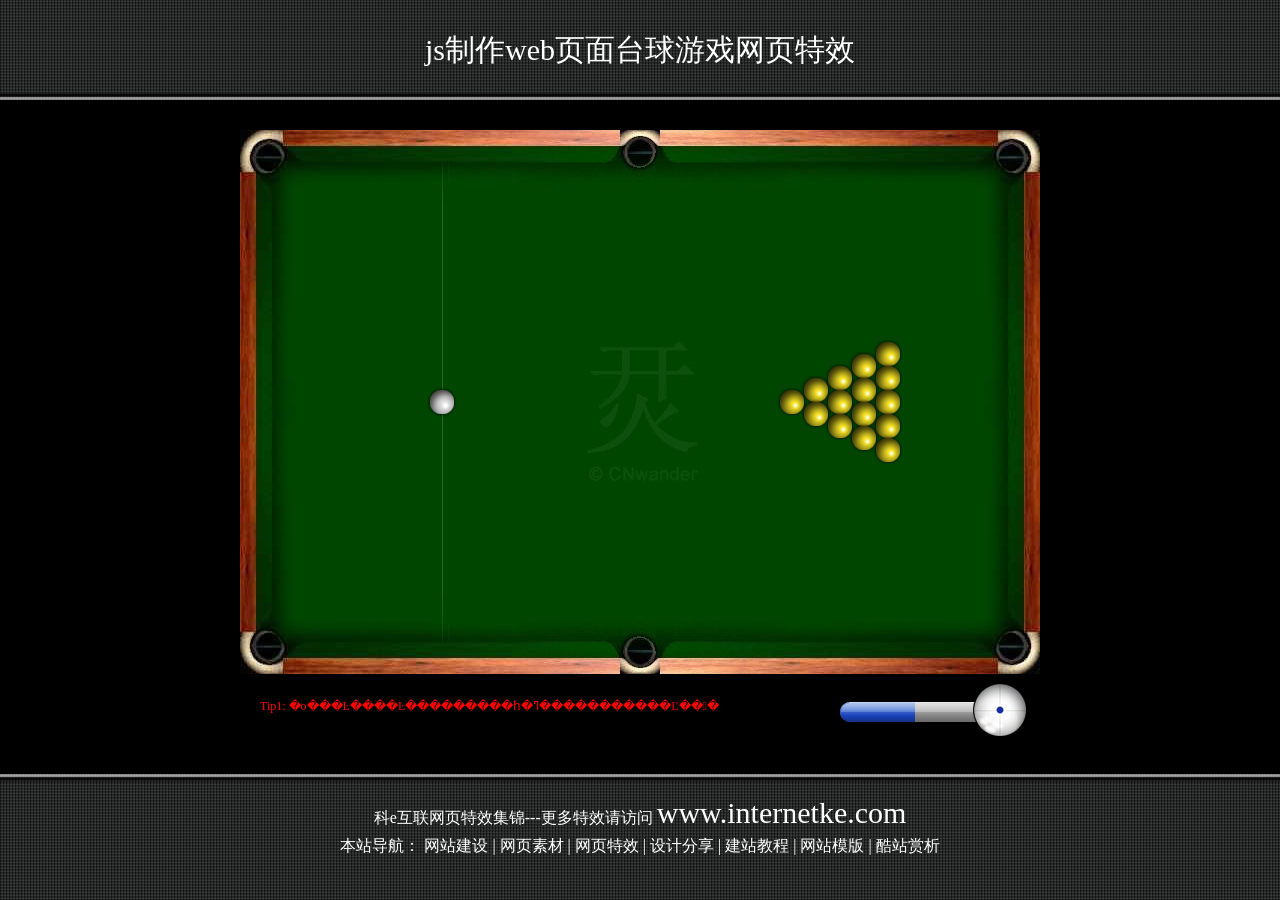
==== commit b6e82675: "111" ====
--- a/index.html
+++ b/index.html
@@ -35,8 +35,7 @@
 <a href="http://www.internetke.com/model/" target="_blank" class="cor_bs">��վģ��</a> | 
 <a href="http://www.internetke.com/appreciate/" target="_blank" class="cor_bs">��վ����</a>
 </p>
-<p class="keTxtP">�����������Ͷ��ɹ���ת�����Ծ�ע��������ע���˴���Ϊ����e����/ԭ����Ч������ѧϰ����������������ҵ��;��
-<a target="_blank" href="http://wp.qq.com/wpa/qunwpa?idkey=a7df3558c291e0407375b9ad649d96a6e507286ffeb0650c65a221d1500a0779" class="button red" title="������վ����,��ҳ��ЧQQ����Ⱥ-��e����">����QQ����Ⱥ</a></p>
+
 </div>
 </body>
 </html>
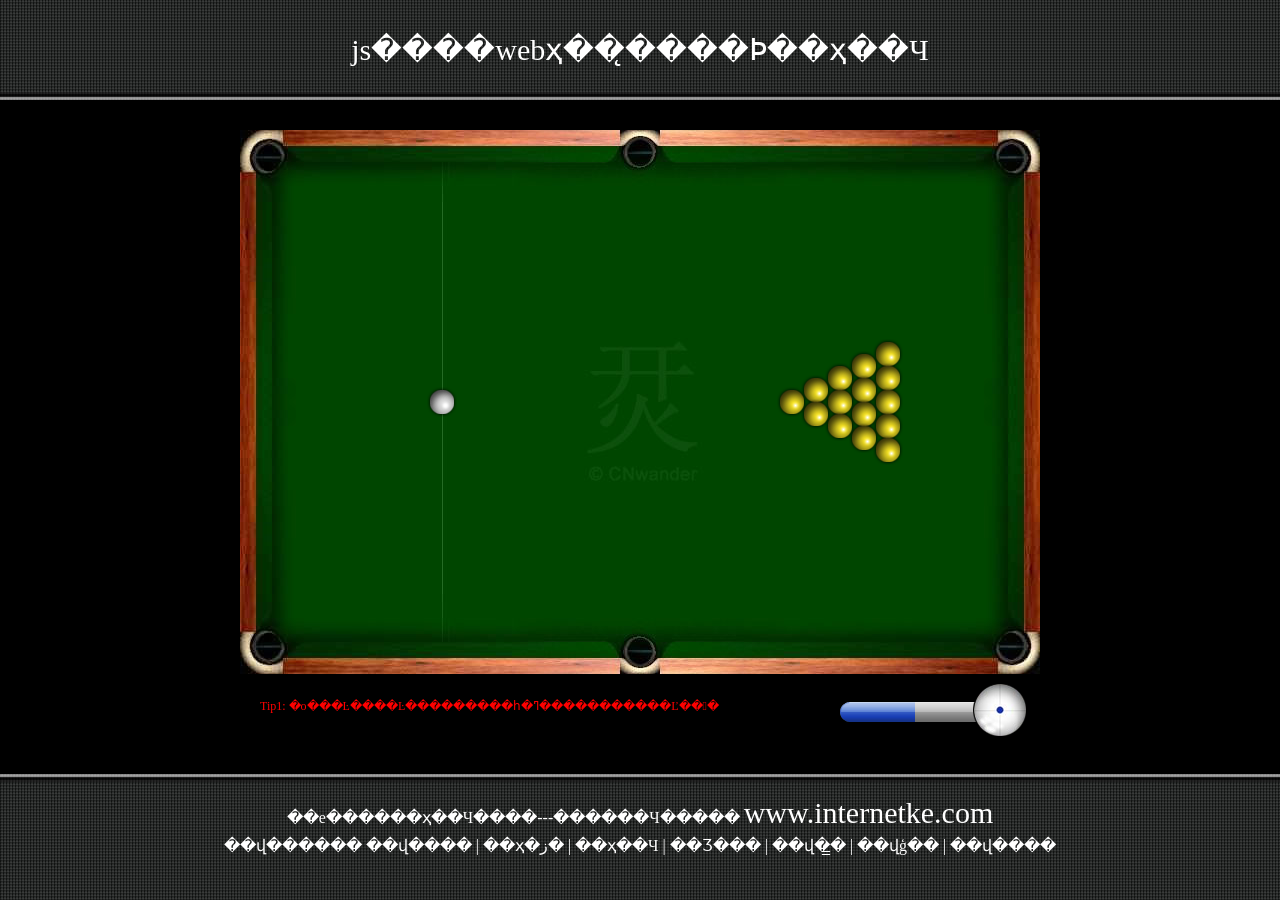
==== commit 46162582: "Update index.html" ====
--- a/index.html
+++ b/index.html
@@ -1,8 +1,8 @@
-<!DOCTYPE html PUBLIC "-//W3C//DTD XHTML 1.0 Transitional//EN" "http://www.w3.org/TR/xhtml1/DTD/xhtml1-transitional.dtd">
-<html xmlns="http://www.w3.org/1999/xhtml">
+<!DOCTYPE html >
+<html>
 <head>
-<meta http-equiv="Content-Type" content="text/html; charset=gb2312" />
-<title>js����webҳ��̨����Ϸ��ҳ��Ч-��e����</title>
+<meta http-equiv="Content-Type" content="text/html; charset=utf8" />
+<title>js����webҳ��̨����Ϸ��ҳ</title>
 <link href="css/zzsc.css" rel="stylesheet" type="text/css">
 <script type="text/javascript" src="js/zzsc.js"></script>
 </head>
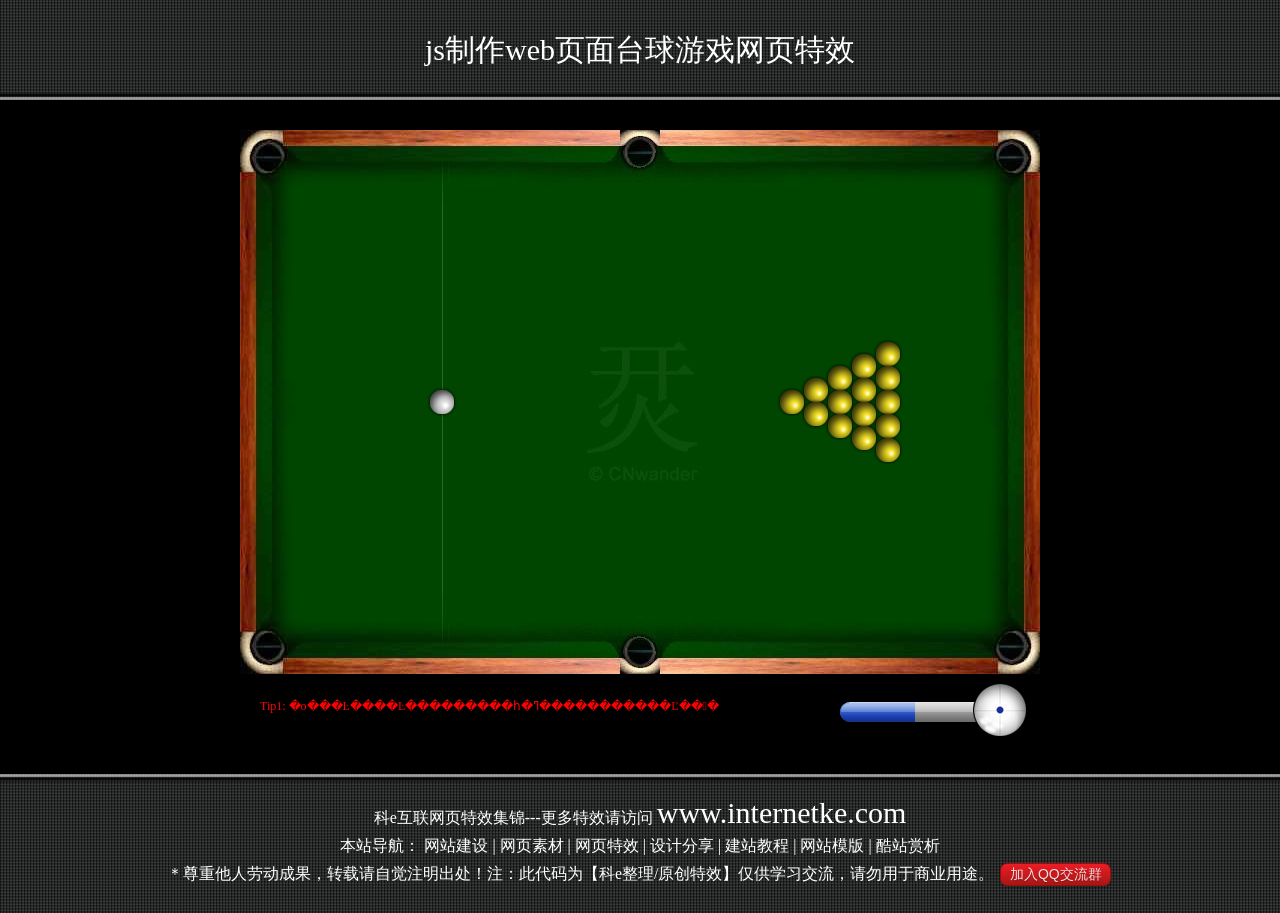
==== commit 1a6a420e: "Update index.html" ====
--- a/index.html
+++ b/index.html
@@ -1,8 +1,8 @@
-<!DOCTYPE html >
-<html>
+<!DOCTYPE html PUBLIC "-//W3C//DTD XHTML 1.0 Transitional//EN" "http://www.w3.org/TR/xhtml1/DTD/xhtml1-transitional.dtd">
+<html xmlns="http://www.w3.org/1999/xhtml">
 <head>
-<meta http-equiv="Content-Type" content="text/html; charset=utf8" />
-<title>js����webҳ��̨����Ϸ��ҳ</title>
+<meta http-equiv="Content-Type" content="text/html; charset=gb2312" />
+<title>js����webҳ��̨����Ϸ��ҳ��Ч-��e����</title>
 <link href="css/zzsc.css" rel="stylesheet" type="text/css">
 <script type="text/javascript" src="js/zzsc.js"></script>
 </head>
@@ -35,7 +35,8 @@
 <a href="http://www.internetke.com/model/" target="_blank" class="cor_bs">��վģ��</a> | 
 <a href="http://www.internetke.com/appreciate/" target="_blank" class="cor_bs">��վ����</a>
 </p>
-
+<p class="keTxtP">�����������Ͷ��ɹ���ת�����Ծ�ע��������ע���˴���Ϊ����e����/ԭ����Ч������ѧϰ����������������ҵ��;��
+<a target="_blank" href="http://wp.qq.com/wpa/qunwpa?idkey=a7df3558c291e0407375b9ad649d96a6e507286ffeb0650c65a221d1500a0779" class="button red" title="������վ����,��ҳ��ЧQQ����Ⱥ-��e����">����QQ����Ⱥ</a></p>
 </div>
 </body>
 </html>
